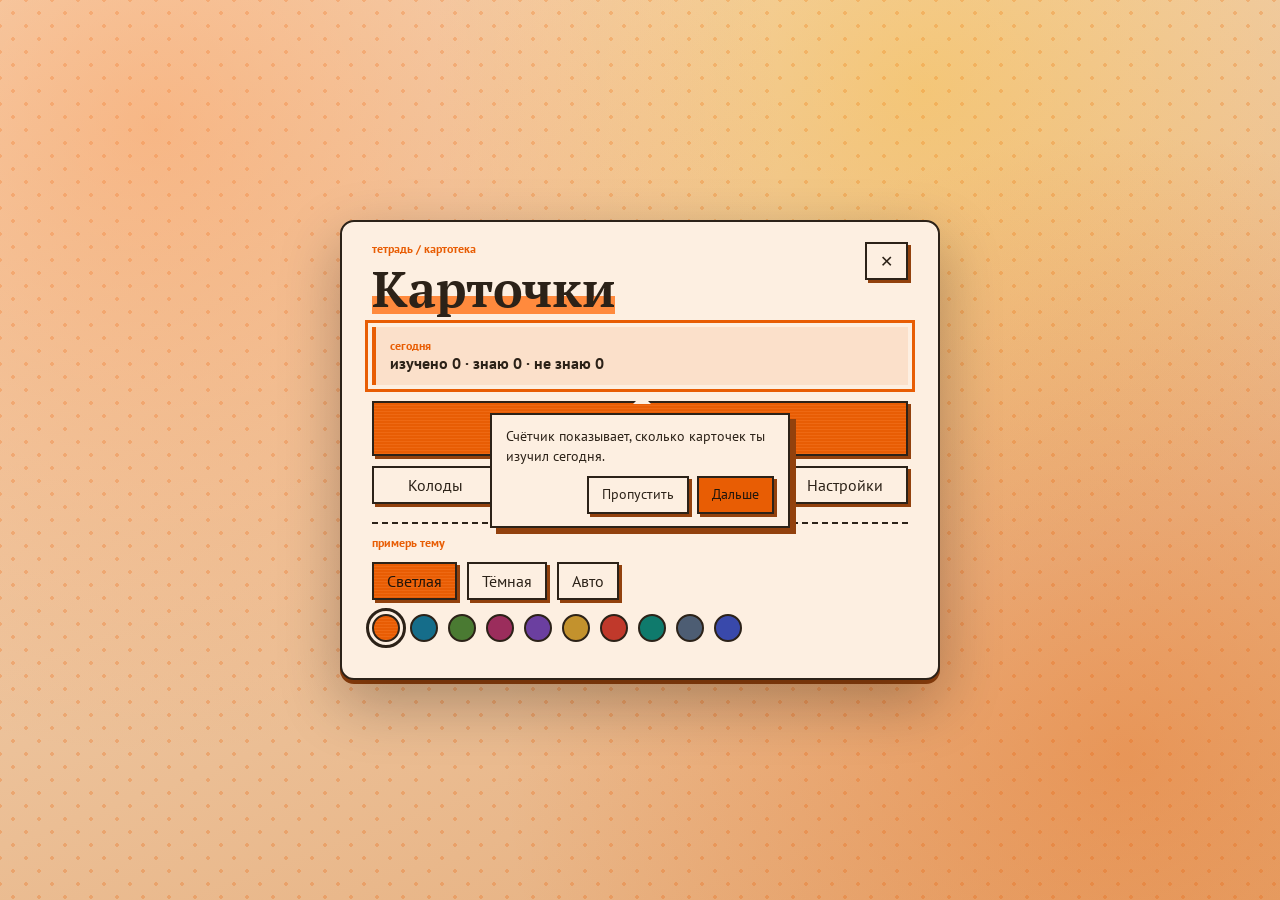
==== index.html @ 847b40ab "initial: flashcards notebook app (vanilla JS, 29 test suites)" ====
﻿<!DOCTYPE html>
<html lang="ru" data-mode="light" data-palette="ember">
  <head>
    <meta charset="UTF-8" />
    <meta name="viewport" content="width=device-width, initial-scale=1.0" />
    <title>Карточки</title>
    <link
      rel="icon"
      href="data:image/svg+xml,%3Csvg xmlns='http://www.w3.org/2000/svg' viewBox='0 0 100 100'%3E%3Crect width='100' height='100' rx='14' fill='%23e85d04'/%3E%3Ctext x='50' y='72' font-size='62' text-anchor='middle'%3E%E2%9C%8F%3C/text%3E%3C/svg%3E"
    />
    <script>
      (function () {
        var root = document.documentElement;
        var palettes = [
          "ember", "sea", "moss", "berry", "violet", "gold", "crimson", "teal", "slate", "indigo",
        ];
        var mode = null;
        var palette = null;
        var old = null;
        try {
          old = localStorage.getItem("flashcards-theme");
          mode = localStorage.getItem("flashcards-mode");
          palette = localStorage.getItem("flashcards-palette");
        } catch (error) {
          // хранилище недоступно — остаёмся на значениях из разметки
        }
        if (!mode && old === "night") mode = "dark";
        if (!palette && old) {
          palette = old === "night" || old === "orange" ? "ember" : old;
        }
        if (mode !== "light" && mode !== "dark" && mode !== "auto") mode = "light";
        if (palettes.indexOf(palette) === -1) palette = "ember";
        root.setAttribute("data-mode-pref", mode);
        var resolved = mode;
        if (mode === "auto") {
          resolved = window.matchMedia && window.matchMedia("(prefers-color-scheme: dark)").matches ? "dark" : "light";
        }
        root.setAttribute("data-mode", resolved);
        var fs = null;
        try { fs = localStorage.getItem("flashcards-fontsize"); } catch (error) {}
        if (fs !== "s" && fs !== "l") fs = "m";
        root.setAttribute("data-fontsize", fs);
        root.setAttribute("data-palette", palette);
        window.__ASSET_V = "34";
        window.addEventListener("load", function () {
          setTimeout(function () {
            if (window.__RUNTIME_V !== window.__ASSET_V) {
              var el = document.getElementById("storage-alert");
              if (el) {
                el.textContent = "Часть файлов устарела из-за кэша — нажмите Ctrl+F5 для обновления.";
                el.hidden = false;
              }
            }
          }, 900);
        });
      })();
    </script>
    <link rel="preconnect" href="https://fonts.googleapis.com" />
    <link rel="preconnect" href="https://fonts.gstatic.com" crossorigin />
    <link
      href="https://fonts.googleapis.com/css2?family=PT+Sans:wght@400;700&family=PT+Serif:ital,wght@0,400;1,700&display=swap"
      rel="stylesheet"
    />
    <link rel="stylesheet" href="style.css?v=38" />
  </head>
  <body>
    <aside class="sidebar">
      <div class="holes" aria-hidden="true">
        <span></span><span></span><span></span><span></span><span></span><span></span>
      </div>

      <header class="brand">
        <p class="subject">тетрадь / картотека</p>
        <h1><span class="marker">Карточки</span></h1>
        <p class="lede">Вопрос и ответ. Клик переворачивает.</p>
      </header>

      <button type="button" class="btn btn-primary" id="new-deck-btn">+ колода</button>
      <nav class="deck-list" id="deck-list" aria-label="Колоды"></nav>
      <button type="button" class="btn settings-btn" id="settings-btn">Настройки</button>
    </aside>

    <main class="main">
      <span class="margin-label" aria-hidden="true">поля</span>
      <section class="empty" id="empty-state">
        <p class="tape" aria-hidden="true">черновик</p>
        <svg class="doodle" viewBox="0 0 64 64" aria-hidden="true"><path d="M8 42 C 18 10, 46 6, 56 30 C 61 46, 38 58, 25 49 C 15 42, 26 26, 41 30" fill="none" stroke="var(--accent)" stroke-width="3" stroke-linecap="round"/></svg>
        <h2>Пока пусто</h2>
        <p>
          Заведи колоду, напиши пару «вопрос — ответ», потом учись на вкладке «Учить».
          Данные остаются в этом браузере.
        </p>
        <button type="button" class="btn btn-primary" id="empty-new-deck-btn">
          Завести колоду
        </button>
        <button type="button" class="btn" id="empty-menu-btn">← Меню</button>
      </section>

      <section class="workspace hidden" id="workspace">
        <header class="workspace-header">
          <div>
            <p class="subject" id="deck-kicker">колода</p>
            <h2 id="deck-title">Колода</h2>
            <p class="stats" id="stats"></p>
          </div>
          <div class="header-actions">
            <button type="button" class="btn" id="menu-back-btn">← Меню</button>
            <button type="button" class="btn" id="rename-deck-btn">Переименовать</button>
            <button type="button" class="btn btn-danger" id="delete-deck-btn">Удалить</button>
          </div>
        </header>

        <div class="tabs" role="tablist" aria-label="Режимы">
          <button type="button" class="tab is-active" id="tab-edit" role="tab" aria-selected="true" aria-controls="panel-edit">Карточки</button>
          <button type="button" class="tab" id="tab-study" role="tab" aria-selected="false" aria-controls="panel-study">Учить</button>
        </div>

        <div class="panel" id="panel-edit" role="tabpanel" aria-labelledby="tab-edit">
          <form class="card-form" id="card-form">
            <span class="washi" aria-hidden="true"></span>
            <input type="hidden" id="card-id" />
            <label>
              Вопрос
              <textarea id="card-question" rows="3"></textarea>
            </label>
            <label>
              Ответ
              <textarea id="card-answer" rows="3"></textarea>
            </label>
            <div class="img-row" id="img-row">
              <button type="button" class="btn" id="image-btn">Картинка…</button>
              <input type="file" id="card-image" accept="image/*" hidden />
              <span class="img-preview hidden" id="image-preview">
                <img id="image-thumb" alt="" />
                <button type="button" class="img-clear" id="image-clear" aria-label="Убрать картинку">✕</button>
              </span>
            </div>
            <div class="form-actions">
              <button type="submit" class="btn btn-primary" id="save-card-btn">Добавить карточку</button>
              <button type="button" class="btn" id="bulk-btn">Массовый ввод</button>
              <button type="button" class="btn hidden" id="cancel-edit-btn">Отмена</button>
            </div>
          </form>
          <div class="search-box" id="card-search-row">
            <input type="text" id="card-search" placeholder="Поиск по карточкам…" autocomplete="off" />
            <button type="button" class="search-clear" id="card-search-clear" aria-label="Очистить поиск" tabindex="-1">
              <svg viewBox="0 0 14 14" aria-hidden="true"><path d="M2.5 2.5 L11.5 11.5 M11.5 2.5 L2.5 11.5" stroke="currentColor" stroke-width="2" stroke-linecap="round"/></svg>
            </button>
          </div>
          <div class="filters" id="card-filters" role="group" aria-label="Фильтр карточек">
            <button type="button" class="btn filter-btn is-active" data-filter="all">Все</button>
            <button type="button" class="btn filter-btn" data-filter="new">Новые</button>
            <button type="button" class="btn filter-btn" data-filter="known">Знаю</button>
            <button type="button" class="btn filter-btn" data-filter="unknown">Не знаю</button>
          </div>
          <ul class="card-rows" id="card-rows"></ul>
        </div>

        <div class="panel hidden" id="panel-study" role="tabpanel" aria-labelledby="tab-study">
          <div class="study" id="study-empty">
            <svg class="doodle" viewBox="0 0 64 64" aria-hidden="true"><path d="M10 44 C 22 14, 44 10, 54 32 C 58 46, 38 56, 27 47 C 18 40, 28 26, 42 30" fill="none" stroke="var(--accent)" stroke-width="3" stroke-linecap="round"/></svg>
            <p>Сначала добавь карточки на соседней вкладке.</p>
          </div>
          <div class="study hidden" id="study-board">
            <div class="study-modes" id="study-modes" role="group" aria-label="Режим изучения">
              <button type="button" class="btn is-active" id="study-mode-flip">Карточки</button>
              <button type="button" class="btn" id="study-mode-quiz">Квиз</button>
              <button type="button" class="btn" id="two-sided-btn" aria-pressed="false" title="Показывать карты в обе стороны">⇄ обе стороны</button>
            </div>
            <div id="flip-area">
              <p class="study-meta" id="study-meta" aria-live="polite"></p>
              <div class="flashcard-wrap">
                <button type="button" class="flashcard" id="flashcard">
                  <span class="flashcard-inner">
                    <span class="face front">
                      <span class="clip" aria-hidden="true"></span>
                      <span class="stamp">вопрос</span>
                      <img id="face-img-front" class="face-img hidden" alt="" />
                      <span class="face-text" id="flashcard-question"></span>
                      <small>клик — переворот</small>
                      <span class="face-speak" data-side="front" role="button" tabindex="-1" aria-label="Озвучить вопрос">
                        <svg viewBox="0 0 24 24" fill="none" stroke="currentColor" stroke-width="2" stroke-linecap="round" stroke-linejoin="round" aria-hidden="true"><path d="M11 5 6 9H3v6h3l5 4z"/><path d="M15.5 8.5a5 5 0 0 1 0 7"/><path d="M18.4 6a9 9 0 0 1 0 12"/></svg>
                      </span>
                    </span>
                    <span class="face back">
                      <span class="stamp">ответ</span>
                      <span class="face-text" id="flashcard-answer"></span>
                      <small>клик — вернуть вопрос</small>
                      <span class="face-speak" data-side="back" role="button" tabindex="-1" aria-label="Озвучить ответ">
                        <svg viewBox="0 0 24 24" fill="none" stroke="currentColor" stroke-width="2" stroke-linecap="round" stroke-linejoin="round" aria-hidden="true"><path d="M11 5 6 9H3v6h3l5 4z"/><path d="M15.5 8.5a5 5 0 0 1 0 7"/><path d="M18.4 6a9 9 0 0 1 0 12"/></svg>
                      </span>
                    </span>
                  </span>
                </button>
              </div>
              <div class="study-actions">
                <button type="button" class="btn" id="focus-btn" aria-label="Во весь экран" title="Во весь экран">⛶</button>
                <button type="button" class="btn" id="prev-card-btn" aria-label="Предыдущая карточка">←</button>
                <button type="button" class="btn" id="mark-unknown-btn" aria-pressed="false">Не знаю</button>
                <button type="button" class="btn btn-primary" id="mark-known-btn" aria-pressed="false">Знаю</button>
                <button type="button" class="btn" id="next-card-btn" aria-label="Следующая карточка">→</button>
              </div>
            </div>
            <div class="study hidden" id="quiz-start">
              <p class="study-meta">Сколько вопросов собрать?</p>
              <div class="form-actions">
                <button type="button" class="btn" data-qlen="5">Быстрый · 5</button>
                <button type="button" class="btn" data-qlen="10">Обычный · 10</button>
                <button type="button" class="btn btn-primary" data-qlen="0">Вся колода</button>
              </div>
            </div>
            <div class="study hidden" id="quiz-area">
              <p class="study-meta" id="quiz-meta" aria-live="polite"></p>
              <div class="summary-bar quiz-progress"><i id="quiz-fill"></i></div>
              <p class="quiz-question" id="quiz-question"></p>
              <div class="quiz-options" id="quiz-options"></div>
              <div class="form-actions quiz-next-row">
                <button type="button" class="btn" id="quiz-focus-btn" aria-label="Во весь экран" title="Во весь экран">⛶</button>
                <button type="button" class="btn btn-primary hidden" id="quiz-next">Дальше</button>
              </div>
            </div>
          </div>
        </div>
      </section>
    </main>

    <div class="focus-backdrop" id="focus-backdrop" role="dialog" aria-modal="true" aria-label="Полноэкранное изучение" tabindex="-1">
      <div class="focus-top">
        <p class="study-meta" id="focus-meta" aria-live="polite"></p>
        <button type="button" class="btn" id="focus-exit" aria-label="Выйти из полноэкранного режима">✕</button>
      </div>
      <div class="focus-wrap" id="focus-wrap"></div>
      <div class="focus-controls" id="focus-controls">
        <button type="button" class="btn" id="focus-prev" aria-label="Предыдущая карточка">←</button>
        <button type="button" class="btn" id="focus-unknown" aria-pressed="false">Не знаю</button>
        <button type="button" class="btn btn-primary" id="focus-known" aria-pressed="false">Знаю</button>
        <button type="button" class="btn" id="focus-next" aria-label="Следующая карточка">→</button>
      </div>
    </div>

    <div class="modal-backdrop" id="settings-backdrop">
      <div class="modal settings-modal" role="dialog" aria-modal="true" aria-labelledby="settings-title" tabindex="-1">
        <p class="subject">вид</p>
        <h3 id="settings-title">Настройки</h3>

        <p class="setting-label">Свет</p>
        <div class="mode-switch" id="mode-switch">
          <button type="button" class="btn" data-mode="light">Светлая</button>
          <button type="button" class="btn" data-mode="dark">Тёмная</button>
          <button type="button" class="btn" data-mode="auto">Авто</button>
        </div>

        <p class="setting-label">Цвет</p>
        <div class="theme-dots" id="theme-dots"></div>

        <p class="setting-label">Размер текста в карточках</p>
        <div class="mode-switch" id="fontsize-switch">
          <button type="button" class="btn" data-size="s">S</button>
          <button type="button" class="btn" data-size="m">M</button>
          <button type="button" class="btn" data-size="l">L</button>
        </div>

        <p class="setting-label">Данные</p>
        <div class="form-actions data-actions">
          <button type="button" class="btn" id="export-all-btn">Скачать базу (JSON)</button>
          <button type="button" class="btn" id="export-csv-btn">Скачать CSV</button>
          <button type="button" class="btn btn-primary" id="import-btn">Импорт файла…</button>
          <input type="file" id="import-file" accept=".json,.csv,text/csv,application/json" hidden />
        </div>

        <div class="form-actions">
          <button type="button" class="btn btn-primary" id="settings-close">Закрыть</button>
        </div>
      </div>
    </div>

    <div class="modal-backdrop" id="modal-backdrop">
      <div class="modal" role="dialog" aria-modal="true" aria-labelledby="modal-title" tabindex="-1">
        <p class="subject" id="modal-kicker">колода</p>
        <h3 id="modal-title">Название</h3>
        <p id="modal-text"></p>
        <label class="modal-field" id="modal-field">
          Название
          <input type="text" id="modal-input" maxlength="80" />
        </label>
        <div class="form-actions">
          <button type="button" class="btn" id="modal-cancel">Отмена</button>
          <button type="button" class="btn btn-primary" id="modal-ok">Готово</button>
        </div>
      </div>
    </div>

    <div class="menu-backdrop" id="menu-backdrop">
      <div class="menu-cover" role="dialog" aria-modal="true" aria-labelledby="menu-title" tabindex="-1">
        <header class="menu-header">
          <div>
            <p class="subject">тетрадь / картотека</p>
            <h1 id="menu-title"><span class="marker">Карточки</span></h1>
          </div>
          <button type="button" class="btn" id="menu-close" aria-label="Закрыть меню">✕</button>
        </header>

        <section class="menu-today" id="menu-today" aria-label="Изучено сегодня">
          <p class="subject">сегодня</p>
          <p id="menu-today-stats"></p>
          <p class="menu-streak" id="menu-streak" hidden></p>
        </section>

        <div class="menu-actions">
          <button type="button" class="btn btn-primary menu-study" id="menu-study-btn">Учить</button>
          <button type="button" class="btn menu-section" id="menu-cards-btn">Колоды</button>
          <button type="button" class="btn menu-section" id="menu-library-btn">Библиотека</button>
          <button type="button" class="btn menu-section" id="menu-stats-btn">Статистика</button>
          <button type="button" class="btn menu-section" id="menu-settings-btn">Настройки</button>
        </div>

        <section class="menu-theme" aria-label="Тема">
          <p class="subject">примерь тему</p>
          <div class="mode-switch" id="menu-mode-switch">
            <button type="button" class="btn" data-mode="light">Светлая</button>
            <button type="button" class="btn" data-mode="dark">Тёмная</button>
            <button type="button" class="btn" data-mode="auto">Авто</button>
          </div>
          <div class="theme-dots" id="menu-theme-dots"></div>
        </section>
      </div>
    </div>

    <div class="modal-backdrop" id="deck-pick-backdrop">
      <div class="modal deck-pick" role="dialog" aria-modal="true" aria-labelledby="deck-pick-title" tabindex="-1">
        <p class="subject" id="deck-pick-kicker">колоды</p>
        <h3 id="deck-pick-title">Колоды</h3>
        <div class="deck-pick-actions">
          <button type="button" class="btn" id="deck-pick-new">+ колода</button>
        </div>
        <div class="deck-pick-list" id="deck-pick-list"></div>
        <div class="form-actions">
          <button type="button" class="btn" id="deck-pick-cancel">Закрыть</button>
        </div>
      </div>
    </div>

    <div class="modal-backdrop" id="menu-pop-backdrop">
      <div class="modal menu-pop" role="dialog" aria-modal="true" aria-labelledby="menu-pop-title" tabindex="-1">
        <p class="subject" id="menu-pop-kicker">колода</p>
        <h3 id="menu-pop-title">Действия</h3>
        <div class="menu-pop-actions" id="menu-pop-actions"></div>
        <div class="form-actions">
          <button type="button" class="btn" id="menu-pop-cancel">Отмена</button>
        </div>
      </div>
    </div>

    <div class="modal-backdrop" id="library-backdrop">
      <div class="modal library" role="dialog" aria-modal="true" aria-labelledby="library-title" tabindex="-1">
        <p class="subject" id="library-kicker">библиотека</p>
        <h3 id="library-title">Колоды для примера</h3>
        <p class="library-hint">Добавь готовую колоду одним нажатием — карточки появятся в твоём списке.</p>
        <div class="library-list" id="library-list"></div>
        <div class="form-actions">
          <button type="button" class="btn" id="library-cancel">Закрыть</button>
        </div>
      </div>
    </div>

    <div class="modal-backdrop" id="bulk-backdrop">
      <div class="modal bulk" role="dialog" aria-modal="true" aria-labelledby="bulk-title" tabindex="-1">
        <p class="subject" id="bulk-kicker">массовый ввод</p>
        <h3 id="bulk-title">Добавить много карточек</h3>
        <p class="library-hint" id="bulk-hint">Каждая строка — одна карточка: вопрос = ответ. Разделитель — первый знак «=» в строке.</p>
        <textarea id="bulk-input" rows="8" spellcheck="false" aria-label="Пары вопрос — ответ"></textarea>
        <p class="bulk-feedback" id="bulk-feedback" aria-live="polite"></p>
        <div class="form-actions">
          <button type="button" class="btn" id="bulk-cancel">Закрыть</button>
          <button type="button" class="btn btn-primary" id="bulk-ok">Добавить</button>
        </div>
      </div>
    </div>

    <div class="modal-backdrop" id="summary-backdrop">
      <div class="modal summary-modal" role="dialog" aria-modal="true" aria-labelledby="summary-title" tabindex="-1">
        <p class="subject" id="summary-kicker">итог</p>
        <h3 id="summary-title">Раунд завершён</h3>
        <p class="summary-line" id="summary-line"></p>
        <div class="summary-bar"><i id="summary-fill"></i></div>
        <div class="form-actions">
          <button type="button" class="btn btn-primary" id="summary-repeat">Повторить неизученное</button>
          <button type="button" class="btn" id="summary-stats">Статистика</button>
          <button type="button" class="btn" id="summary-menu">В меню</button>
        </div>
      </div>
    </div>

    <div class="stats-backdrop" id="stats-backdrop">
      <div class="stats-window" role="dialog" aria-modal="true" aria-labelledby="stats-title" tabindex="-1">
        <header class="stats-header">
          <div>
            <p class="subject">статистика</p>
            <h1 id="stats-title">Свод</h1>
          </div>
          <button type="button" class="btn" id="stats-close" aria-label="Закрыть статистику">✕</button>
        </header>

        <div id="stats-main">
          <section class="stats-summary" aria-label="Общий свод">
            <div class="stats-figure">
              <span class="stats-number" id="stats-total">0</span>
              <span class="subject">карточек всего</span>
            </div>
            <div class="stats-figure">
              <span class="stats-number" id="stats-today">0</span>
              <span class="subject">изучено сегодня</span>
            </div>
            <div class="stats-figure">
              <span class="stats-number" id="stats-alltime">0</span>
              <span class="subject">за всё время</span>
            </div>
          </section>

          <div class="stats-list" id="stats-list"></div>

          <div class="stats-empty hidden" id="stats-empty">
            <p class="subject">пока пусто</p>
            <h3>Начни учиться</h3>
            <p>Статистика появится после первых повторений.</p>
            <button type="button" class="btn btn-primary" id="stats-go-study">Учить</button>
          </div>
        </div>

        <div class="stats-deck hidden" id="stats-deck">
          <button type="button" class="btn" id="stats-back">← к колодам</button>
          <p class="subject" id="stats-deck-kicker">колода</p>
          <h2 id="stats-deck-title"></h2>
          <div class="stats-sessions" id="stats-sessions"></div>
        </div>
      </div>
    </div>

    <div class="modal-backdrop" id="data-backdrop">
      <div class="modal" role="dialog" aria-modal="true" aria-labelledby="data-title" tabindex="-1">
        <p class="subject">импорт</p>
        <h3 id="data-title">Применить файл?</h3>
        <p id="data-text"></p>
        <div class="form-actions">
          <button type="button" class="btn" id="data-cancel">Отмена</button>
          <button type="button" class="btn btn-danger" id="data-replace">Заменить всё</button>
          <button type="button" class="btn btn-primary" id="data-merge">Слить с текущими</button>
        </div>
      </div>
    </div>

    <div class="tour-tip" id="tour-tip" role="tooltip" hidden>
      <p id="tour-text"></p>
      <div class="tour-actions">
        <button type="button" class="btn" id="tour-skip">Пропустить</button>
        <button type="button" class="btn btn-primary" id="tour-next">Дальше</button>
      </div>
    </div>

    <div class="theme-bloom" id="theme-bloom" aria-hidden="true"></div>

    <div class="storage-alert" id="storage-alert" role="alert" hidden>
      Не удалось сохранить данные. Хранилище переполнено или недоступно.
    </div>

    <script src="storage.js?v=34"></script>
    <script src="modal.js?v=34"></script>
    <script src="ui.js?v=34"></script>
    <script src="study.js?v=34"></script>
    <script src="menu.js?v=34"></script>
    <script src="stats.js?v=34"></script>
    <script src="library.js?v=34"></script>
    <script src="data.js?v=34"></script>
    <script src="images.js?v=34"></script>
    <script src="app.js?v=34"></script>
  </body>
</html>
---- style.css ----
﻿:root {
  --font: "PT Sans", "Segoe UI", sans-serif;
  --serif: "PT Serif", Georgia, serif;
  --radius: 16px;
  --washi-angle: 90deg;
  --washi-a: 8px;
  --washi-b: 16px;
  --stamp-style: solid;
  --gutter: 52px;
  --cell: 28px;
  --ease: cubic-bezier(0.22, 1, 0.36, 1);
  --spring: cubic-bezier(0.34, 1.3, 0.64, 1);
  --flip: cubic-bezier(0.45, 0, 0.25, 1);
  --t: 220ms;
  --fs-scale: 1;
}

html[data-fontsize="s"] {
  --fs-scale: 0.9;
}

html[data-fontsize="l"] {
  --fs-scale: 1.1;
}

html[data-palette="ember"] {
  --accent: #e85d04;
  --accent-2: #ff8a3d;
  --margin: #e85d04;
  --tab: #ffb703;
  --accent-3: #ffc233;
  --on-accent: #20150b;
  --radius: 14px;
  --washi-angle: 90deg;
  --washi-a: 8px;
  --washi-b: 16px;
  --stamp-style: solid;
  --study-pattern:
    repeating-linear-gradient(0deg, color-mix(in srgb, var(--accent-2) 26%, transparent) 0 1px, transparent 1px 3px),
    repeating-linear-gradient(90deg, color-mix(in srgb, var(--accent) 20%, transparent) 0 1px, transparent 1px 3px);
  --study-size: auto;
  --dot-pattern: var(--study-pattern);
  --dot-size: 9px 9px;
}

html[data-palette="sea"] {
  --accent: #156d8a;
  --accent-2: #4eb3c9;
  --margin: #156d8a;
  --tab: #7ec8d4;
  --accent-3: #6fd8c7;
  --on-accent: #fff8f0;
  --radius: 18px;
  --washi-angle: 90deg;
  --washi-a: 12px;
  --washi-b: 24px;
  --stamp-style: double;
  --study-pattern:
    repeating-linear-gradient(0deg, color-mix(in srgb, var(--accent-2) 22%, transparent) 0 2px, transparent 2px 6px),
    repeating-linear-gradient(90deg, color-mix(in srgb, var(--accent-2) 22%, transparent) 0 2px, transparent 2px 6px),
    repeating-linear-gradient(0deg, color-mix(in srgb, var(--accent) 16%, transparent) 2px 4px, transparent 4px 6px),
    repeating-linear-gradient(90deg, color-mix(in srgb, var(--accent) 16%, transparent) 2px 4px, transparent 4px 6px);
  --study-size: auto;
  --dot-pattern: var(--study-pattern);
  --dot-size: 9px 9px;
}

html[data-palette="moss"] {
  --accent: #4a7a32;
  --accent-2: #8fbf5a;
  --margin: #4a7a32;
  --tab: #c3d67a;
  --accent-3: #b6e08a;
  --on-accent: #fff8f0;
  --radius: 12px;
  --washi-angle: 60deg;
  --washi-a: 10px;
  --washi-b: 20px;
  --stamp-style: dashed;
  --study-pattern:
    repeating-linear-gradient(45deg, color-mix(in srgb, var(--accent-2) 22%, transparent) 0 1px, transparent 1px 4px),
    repeating-linear-gradient(45deg, transparent 0 2px, color-mix(in srgb, var(--accent) 16%, transparent) 2px 3px);
  --study-size: 8px 8px;
  --dot-pattern: var(--study-pattern);
  --dot-size: 6px 6px;
}

html[data-palette="berry"] {
  --accent: #9b2d5c;
  --accent-2: #e06a9a;
  --margin: #9b2d5c;
  --tab: #f0a3c2;
  --accent-3: #ff9ec4;
  --on-accent: #fff8f0;
  --radius: 20px;
  --washi-angle: 45deg;
  --washi-a: 5px;
  --washi-b: 10px;
  --stamp-style: solid;
  --study-pattern:
    repeating-linear-gradient(45deg, color-mix(in srgb, var(--accent-2) 22%, transparent) 0 1px, transparent 1px 4px),
    repeating-linear-gradient(-45deg, color-mix(in srgb, var(--accent-2) 22%, transparent) 0 1px, transparent 1px 4px);
  --study-size: 10px 10px;
  --dot-pattern: var(--study-pattern);
  --dot-size: 8px 8px;
}

html[data-palette="violet"] {
  --accent: #6b3fa0;
  --accent-2: #b07def;
  --margin: #6b3fa0;
  --tab: #cbb2ea;
  --accent-3: #c9a6ff;
  --on-accent: #fff8f0;
  --radius: 16px;
  --washi-angle: 45deg;
  --washi-a: 6px;
  --washi-b: 14px;
  --stamp-style: solid;
  --study-pattern:
    repeating-linear-gradient(90deg, color-mix(in srgb, var(--accent-2) 20%, transparent) 0 1px, transparent 1px 6px),
    linear-gradient(0deg, transparent 42%, color-mix(in srgb, var(--accent-2) 30%, transparent) 48% 52%, transparent 58%);
  --study-size: auto;
  --dot-pattern: var(--study-pattern);
  --dot-size: 12px 12px;
}

html[data-palette="gold"] {
  --accent: #c3922d;
  --accent-2: #e8c25a;
  --margin: #c3922d;
  --tab: #f0d37a;
  --accent-3: #ffe08a;
  --on-accent: #20150b;
  --radius: 10px;
  --washi-angle: 120deg;
  --washi-a: 7px;
  --washi-b: 14px;
  --stamp-style: double;
  --study-pattern:
    repeating-linear-gradient(90deg, color-mix(in srgb, var(--accent-2) 22%, transparent) 0 2px, transparent 2px 7px),
    linear-gradient(0deg, transparent 40%, color-mix(in srgb, var(--accent) 26%, transparent) 47% 53%, transparent 60%);
  --study-size: auto;
  --dot-pattern: var(--study-pattern);
  --dot-size: 14px 14px;
}

html[data-palette="crimson"] {
  --accent: #c0392b;
  --accent-2: #ef7a6c;
  --margin: #c0392b;
  --tab: #f0a196;
  --accent-3: #ff7a59;
  --on-accent: #fff8f0;
  --radius: 8px;
  --washi-angle: 90deg;
  --washi-a: 5px;
  --washi-b: 12px;
  --stamp-style: dashed;
  --study-pattern:
    repeating-linear-gradient(45deg, color-mix(in srgb, var(--accent-2) 22%, transparent) 0 1px, transparent 1px 5px),
    linear-gradient(0deg, transparent 42%, color-mix(in srgb, var(--accent) 24%, transparent) 48% 52%, transparent 58%);
  --study-size: auto;
  --dot-pattern: var(--study-pattern);
  --dot-size: 12px 12px;
}

html[data-palette="teal"] {
  --accent: #0f7a6c;
  --accent-2: #4ec9b4;
  --margin: #0f7a6c;
  --tab: #8fd9c9;
  --accent-3: #7fe0cf;
  --on-accent: #fff8f0;
  --radius: 20px;
  --washi-angle: 90deg;
  --washi-a: 10px;
  --washi-b: 18px;
  --stamp-style: solid;
  --study-pattern:
    repeating-linear-gradient(0deg, color-mix(in srgb, var(--accent-2) 20%, transparent) 0 1px, transparent 1px 2px),
    repeating-linear-gradient(90deg, color-mix(in srgb, var(--accent-2) 20%, transparent) 0 1px, transparent 1px 2px);
  --study-size: auto;
  --dot-pattern: var(--study-pattern);
  --dot-size: 8px 8px;
}

html[data-palette="slate"] {
  --accent: #4d5d73;
  --accent-2: #8aa0b8;
  --margin: #4d5d73;
  --tab: #b7c4d4;
  --accent-3: #a9c3de;
  --on-accent: #fff8f0;
  --radius: 14px;
  --washi-angle: 45deg;
  --washi-a: 6px;
  --washi-b: 12px;
  --stamp-style: solid;
  --study-pattern:
    radial-gradient(color-mix(in srgb, var(--accent-2) 40%, transparent) 0.5px, transparent 1px),
    radial-gradient(color-mix(in srgb, var(--accent) 30%, transparent) 0.4px, transparent 0.8px);
  --study-size: 5px 5px;
  --study-pos: 0 0, 2px 2px;
  --dot-pattern: var(--study-pattern);
  --dot-size: 4px 4px;
}

html[data-palette="indigo"] {
  --accent: #3949ab;
  --accent-2: #7e8ce8;
  --margin: #3949ab;
  --tab: #aeb6f0;
  --accent-3: #8fa4ff;
  --on-accent: #fff8f0;
  --radius: 16px;
  --washi-angle: 135deg;
  --washi-a: 8px;
  --washi-b: 20px;
  --stamp-style: solid;
  --study-pattern:
    repeating-linear-gradient(45deg, color-mix(in srgb, var(--accent-2) 20%, transparent) 0 1px, transparent 1px 5px),
    repeating-linear-gradient(-45deg, color-mix(in srgb, var(--accent-2) 20%, transparent) 0 1px, transparent 1px 5px),
    radial-gradient(color-mix(in srgb, var(--accent-2) 45%, transparent) 0.5px, transparent 1px);
  --study-size: 5px 5px;
  --study-pos: 0 0, 0 0, 2px 2px;
  --dot-pattern: var(--study-pattern);
  --dot-size: 4px 4px;
}

html[data-mode="light"] {
  --paper: color-mix(in srgb, var(--accent) 12%, #f5ecd9);
  --side: color-mix(in srgb, var(--accent) 30%, #e4ceab);
  --card: color-mix(in srgb, var(--accent) 7%, #fffaf2);
  --ink: #2c2218;
  --muted: #5f5144;
  --line: #2c2218;
  --danger: #b42323;
  --known: #2c6e43;
  --unknown: #b85a10;
  --tab-ink: #2c2218;
  --shadow: color-mix(in srgb, var(--accent) 50%, #3b2416);
  --card-shadow: color-mix(in srgb, var(--shadow) 82%, transparent);
  --grid: color-mix(in srgb, var(--accent) 26%, transparent);
  --face-grid: color-mix(in srgb, var(--accent) 16%, transparent);
  --hole: radial-gradient(circle at 35% 35%, #fff 0 35%, #bbb 70%, #666 100%);
}

html[data-mode="dark"] {
  --paper: color-mix(in srgb, var(--accent) 11%, #12110f);
  --side: color-mix(in srgb, var(--accent) 18%, #1a1714);
  --card: color-mix(in srgb, var(--accent) 14%, #221c18);
  --ink: #f3ebe0;
  --muted: #c4b3a2;
  --line: #eadccb;
  --danger: #ff8a7a;
  --known: #9be08a;
  --unknown: #ffb45c;
  --tab-ink: #16120e;
  --shadow: #0d0a08;
  --card-shadow: color-mix(in srgb, var(--shadow) 82%, transparent);
  --grid: color-mix(in srgb, var(--accent) 28%, transparent);
  --face-grid: color-mix(in srgb, var(--accent) 18%, transparent);
  --hole: radial-gradient(circle at 35% 35%, #5a4a3c 0 35%, #120e0b 100%);
}

* {
  box-sizing: border-box;
}

html,
body {
  margin: 0;
  height: 100%;
}

body {
  display: grid;
  grid-template-columns: 248px minmax(0, 1fr);
  min-height: 100%;
  font-family: var(--font);
  color: var(--ink);
  background: var(--side);
}

body.modal-open {
  overflow: hidden;
}

::view-transition-old(root),
::view-transition-new(root),
::view-transition-group(root) {
  animation: none;
  mix-blend-mode: normal;
}

::view-transition-old(root) {
  z-index: 1;
}

::view-transition-new(root) {
  z-index: 2;
  animation: vt-reveal 640ms cubic-bezier(0.45, 0, 0.25, 1) both;
}

@keyframes vt-reveal {
  from {
    clip-path: circle(0px at var(--bloom-x, 50%) var(--bloom-y, 50%));
  }
  to {
    clip-path: circle(140vmax at var(--bloom-x, 50%) var(--bloom-y, 50%));
  }
}

.theme-bloom {
  position: fixed;
  inset: 0;
  z-index: 300;
  pointer-events: none;
  opacity: 0;
  background: radial-gradient(
    circle at var(--bloom-x, 50%) var(--bloom-y, 50%),
    color-mix(in srgb, var(--accent) 20%, transparent) 0%,
    transparent 45%
  );
  transform-origin: var(--bloom-x, 50%) var(--bloom-y, 50%);
}

.theme-bloom.is-blooming {
  animation: bloom-pulse 0.7s var(--ease) both;
}

@keyframes bloom-pulse {
  0% {
    opacity: 0;
    transform: scale(0.1);
  }
  22% {
    opacity: 1;
    transform: scale(1);
  }
  100% {
    opacity: 0;
    transform: scale(2.2);
  }
}

.hidden {
  display: none !important;
}

button,
textarea,
input {
  font: inherit;
}

button:focus-visible,
textarea:focus-visible,
input:focus-visible {
  outline: 3px solid var(--accent);
  outline-offset: 2px;
}

.menu-cover:focus,
.stats-window:focus,
.modal:focus,
.tour-tip:focus {
  outline: none;
}

.sidebar {
  position: relative;
  display: flex;
  flex-direction: column;
  gap: 14px;
  min-height: 100vh;
  padding: 24px 16px 16px 36px;
  background:
    repeating-linear-gradient(
      90deg,
      color-mix(in srgb, var(--ink) 8%, transparent) 0 2px,
      transparent 2px 8px
    ),
    var(--side);
  border-right: 4px solid var(--margin);
}

html[data-palette="violet"] .sidebar,
html[data-palette="indigo"] .sidebar {
  background:
    repeating-linear-gradient(
      135deg,
      color-mix(in srgb, var(--ink) 7%, transparent) 0 6px,
      transparent 6px 14px
    ),
    var(--side);
}

html[data-palette="gold"] .sidebar {
  background:
    radial-gradient(circle at 20% 10%, color-mix(in srgb, var(--accent) 22%, transparent), transparent 42%),
    var(--side);
}

.settings-btn {
  margin-top: auto;
}

#new-deck-btn,
.settings-btn {
  width: 100%;
}

.holes {
  position: absolute;
  inset: 22px auto 22px 10px;
  display: flex;
  flex-direction: column;
  justify-content: space-between;
  pointer-events: none;
}

.holes span {
  width: 14px;
  height: 14px;
  border-radius: 50%;
  background: var(--hole);
  box-shadow: 0 1px 0 var(--shadow);
}

.subject,
.setting-label {
  margin: 0;
  color: var(--margin);
  font-size: 12px;
  font-weight: 700;
  line-height: 1.2;
}

.setting-label {
  margin: 18px 0 10px;
}

#fontsize-switch .btn {
  min-width: 54px;
  text-align: center;
}

#settings-backdrop .form-actions {
  margin-top: 22px;
}

.brand h1,
.empty h2,
.workspace-header h2,
.modal h3 {
  font-family: var(--serif);
  font-weight: 700;
  margin: 6px 0 0;
  line-height: 1.05;
  overflow-wrap: anywhere;
}

.brand h1 {
  font-size: clamp(28px, 3vw, 34px);
}

.marker {
  background: linear-gradient(transparent 62%, var(--accent-2) 62% 90%, transparent 90%);
  background-size: 100% 100%;
  animation: marker-in 0.8s var(--ease) both;
}

@keyframes marker-in {
  from {
    background-size: 0 100%;
  }
}

.lede,
.stats,
.study-meta,
.empty p,
.modal p {
  color: var(--muted);
  line-height: 1.5;
}

.stats {
  margin: 4px 0 0;
}

.study-meta {
  margin: 0 0 14px;
}

.focus-top .study-meta {
  margin: 0;
}

#modal-text {
  margin: 8px 0 0;
}

.mode-switch,
.theme-dots {
  display: flex;
  flex-wrap: wrap;
  gap: 10px;
}

.theme-dots {
  margin: 0 0 18px;
}

.theme-dot {
  width: 28px;
  height: 28px;
  padding: 0;
  border-radius: 50%;
  border: 2px solid var(--line);
  cursor: pointer;
  transition: transform var(--t) var(--ease), outline-offset var(--t);
}

.theme-dot:hover {
  transform: scale(1.12);
}

.theme-dot.is-active {
  outline: 3px solid var(--ink);
  outline-offset: 3px;
  background-image: var(--dot-pattern);
  background-size: var(--dot-size, auto);
}

.deck-list {
  display: flex;
  flex-direction: column;
  gap: 10px;
  overflow: auto;
  padding: 8px 6px 8px 12px;
  min-height: 0;
  flex: 1;
}

.deck-item {
  width: 100%;
  text-align: left;
  background: var(--tab);
  color: var(--tab-ink);
  border: 2px solid var(--line);
  padding: 10px 12px;
  cursor: pointer;
  overflow-wrap: anywhere;
  transition: transform var(--t) var(--ease), box-shadow var(--t), background var(--t), color var(--t);
}

.deck-item:hover,
.deck-item.is-active {
  transform: translateY(-1px);
  box-shadow: 4px 4px 0 var(--shadow);
}

.deck-item.is-active {
  background: var(--card);
  color: var(--ink);
}

.deck-item small {
  display: block;
  margin-top: 2px;
  opacity: 0.75;
}

.main {
  position: relative;
  min-width: 0;
  min-height: 100vh;
  overflow: auto;
  padding: 32px 40px 48px calc(var(--gutter) + 18px);
  background-color: var(--paper);
  background-image:
    linear-gradient(90deg, var(--margin) 0 3px, transparent 3px),
    repeating-linear-gradient(
      var(--paper) 0 calc(var(--cell) - 1px),
      var(--grid) calc(var(--cell) - 1px) var(--cell)
    ),
    repeating-linear-gradient(
      90deg,
      transparent 0 calc(var(--cell) - 1px),
      var(--grid) calc(var(--cell) - 1px) var(--cell)
    );
  background-position: var(--gutter) 0, 0 0, 0 0;
  transition: background-color 0.4s var(--ease);
}

html[data-palette="sea"] .main,
html[data-palette="indigo"] .main {
  background-image:
    linear-gradient(90deg, var(--margin) 0 3px, transparent 3px),
    repeating-linear-gradient(var(--paper) 0 31px, var(--grid) 31px 32px);
}

html[data-palette="berry"] .main,
html[data-palette="violet"] .main {
  background-image:
    linear-gradient(90deg, var(--margin) 0 3px, transparent 3px),
    radial-gradient(var(--grid) 1.15px, transparent 1.2px);
  background-size: auto, 16px 16px;
}

html[data-palette="gold"] .main,
html[data-palette="crimson"] .main {
  background-image:
    linear-gradient(90deg, var(--margin) 0 4px, transparent 4px),
    repeating-linear-gradient(var(--paper) 0 35px, var(--grid) 35px 36px);
}

html[data-palette="teal"] .main,
html[data-palette="slate"] .main {
  background-image:
    linear-gradient(90deg, var(--margin) 0 3px, transparent 3px),
    repeating-linear-gradient(var(--paper) 0 19px, var(--grid) 19px 20px),
    repeating-linear-gradient(90deg, transparent 0 19px, var(--grid) 19px 20px);
}

.margin-label {
  position: absolute;
  top: 36px;
  left: 14px;
  color: var(--margin);
  font-size: 11px;
  font-weight: 700;
  letter-spacing: 0.14em;
  text-transform: uppercase;
  writing-mode: vertical-rl;
  transform: rotate(180deg);
  pointer-events: none;
}

.empty,
.workspace {
  animation: rise 0.45s var(--ease) both;
}

.empty {
  display: grid;
  gap: 12px;
  justify-items: start;
  max-width: 640px;
}

.empty p {
  margin: 0;
}

@keyframes rise {
  from {
    opacity: 0;
    transform: translateY(10px);
  }
}

@keyframes row-in {
  from {
    opacity: 0;
    transform: translateY(8px);
  }
}

.tape {
  display: inline-block;
  margin-bottom: 0;
  background: var(--accent);
  color: var(--on-accent);
  padding: 3px 10px;
  transform: rotate(-6deg);
  font-size: 12px;
  font-weight: 700;
  animation: tape-drop 0.5s var(--ease) both;
}

@keyframes tape-drop {
  from {
    opacity: 0;
    transform: rotate(-18deg) translateY(-12px);
  }
}

.empty h2,
.workspace-header h2 {
  font-size: clamp(32px, 4vw, 44px);
}

.workspace-header {
  display: flex;
  justify-content: space-between;
  align-items: flex-start;
  gap: 16px;
  flex-wrap: wrap;
}

.header-actions,
.form-actions,
.study-actions,
.row-actions,
.tabs,
.filters {
  display: flex;
  gap: 8px;
  flex-wrap: wrap;
}

.filters {
  max-width: 680px;
  margin: 16px 0 0;
}

.search-box {
  position: relative;
  max-width: 680px;
  margin-top: 16px;
}

.search-box input {
  padding-right: 46px;
}

.search-box .search-clear {
  position: absolute;
  right: 7px;
  top: 50%;
  width: 26px;
  height: 26px;
  display: flex;
  align-items: center;
  justify-content: center;
  padding: 0;
  border: 0;
  background: transparent;
  box-shadow: none;
  color: var(--muted);
  cursor: pointer;
  opacity: 0;
  visibility: hidden;
  transform: translateY(-50%) scale(0.5) rotate(-45deg);
  transition:
    opacity var(--t) var(--ease),
    transform var(--t) var(--ease),
    color var(--t),
    visibility 0s linear var(--t);
}

.search-box .search-clear svg {
  width: 12px;
  height: 12px;
  display: block;
  transition: transform 0.28s var(--ease);
}

.search-box .search-clear.is-visible {
  opacity: 1;
  visibility: visible;
  transform: translateY(-50%) scale(1) rotate(0deg);
  transition:
    opacity var(--t) var(--ease),
    transform var(--t) var(--ease),
    color var(--t);
}

.search-box .search-clear:hover {
  color: var(--accent);
  background: color-mix(in srgb, var(--accent) 12%, transparent);
}

.search-box .search-clear:hover svg {
  transform: rotate(90deg);
}

.search-box .search-clear:active {
  transform: translateY(-50%) scale(0.86) rotate(0deg);
}

mark.search-hit {
  background: color-mix(in srgb, var(--accent-2) 45%, transparent);
  color: inherit;
  border-radius: 2px;
  padding: 0 1px;
}

.tabs {
  margin: 20px 0 16px;
}

.tab,
.btn {
  background: var(--card);
  color: var(--ink);
  border: 2px solid var(--line);
  padding: 7px 13px;
  cursor: pointer;
  box-shadow: 3px 3px 0 var(--shadow);
  transition: transform var(--t) var(--ease), box-shadow var(--t), filter var(--t), background var(--t), color var(--t);
}

.tab:hover,
.btn:hover {
  filter: brightness(1.06);
  transform: translateY(-2px);
  box-shadow: 5px 5px 0 var(--shadow);
}

.tab.is-active,
.btn-primary,
.mode-switch .btn.is-active,
.filters .filter-btn.is-active {
  background: var(--accent);
  color: var(--on-accent);
}

.mode-switch .btn.is-active {
  background-image: var(--dot-pattern);
  background-size: var(--dot-size, auto);
}

.btn:active,
.tab:active {
  box-shadow: 1px 1px 0 var(--shadow);
  transform: translate(2px, 2px);
}

.btn[aria-pressed="true"] {
  background: var(--accent);
  color: var(--on-accent);
  border-color: var(--accent);
  box-shadow: 1px 1px 0 var(--shadow);
  transform: translate(2px, 2px);
}

.btn-danger {
  background: var(--card);
  color: var(--danger);
  border-color: var(--danger);
  box-shadow: 3px 3px 0 var(--danger);
}

.card-form,
.card-rows li {
  background: var(--card);
  border: 2px solid var(--line);
  border-radius: var(--radius);
}

.modal {
  background: var(--card);
  border: 2px solid var(--line);
  border-radius: 16px;
}

.panel {
  padding-top: 10px;
  animation: rise 0.35s var(--ease) both;
}

.card-form {
  position: relative;
  max-width: 680px;
  display: grid;
  gap: 10px;
  margin-top: 0;
  padding: 22px 16px 16px;
  box-shadow: 6px 6px 0 var(--shadow);
}

.washi {
  position: absolute;
  top: -7px;
  right: 22px;
  width: 78px;
  height: 14px;
  background: repeating-linear-gradient(
    var(--washi-angle),
    var(--accent) 0 var(--washi-a),
    var(--accent-2) var(--washi-a) var(--washi-b)
  );
}

.card-form label,
.modal-field {
  display: grid;
  gap: 5px;
  font-size: 13px;
}

#modal-field {
  margin-top: 14px;
}

#modal-backdrop .form-actions {
  margin-top: 18px;
}

textarea,
input[type="text"] {
  width: 100%;
  max-width: 100%;
  background: var(--paper);
  color: var(--ink);
  border: 1px dashed var(--accent);
  padding: 8px 10px;
  transition: border-color var(--t), box-shadow var(--t);
}

textarea {
  resize: vertical;
}

textarea:focus,
input[type="text"]:focus {
  border-style: solid;
  box-shadow: 0 0 0 3px color-mix(in srgb, var(--accent) 25%, transparent);
}

.card-rows {
  list-style: none;
  margin: 16px 0 0;
  padding: 0;
  max-width: 680px;
  display: grid;
  gap: 8px;
}

.card-rows li {
  padding: 12px;
  display: grid;
  grid-template-columns: minmax(0, 1fr) auto;
  gap: 12px;
  align-items: start;
  font-size: calc(16px * var(--fs-scale));
  transition: transform var(--t), box-shadow var(--t);
  animation: row-in 0.3s var(--ease);
}

.card-rows li:hover {
  transform: translateX(3px);
}

.card-rows .empty-row {
  display: block;
  color: var(--muted);
}

.card-rows p {
  margin: 0 0 4px;
  white-space: pre-wrap;
  overflow-wrap: anywhere;
}

.card-rows .answer {
  color: var(--muted);
}

.badge {
  display: inline-block;
  font-size: 12px;
  font-weight: 700;
  color: var(--muted);
  border: 1.5px solid color-mix(in srgb, var(--muted) 45%, transparent);
  border-radius: 999px;
  padding: 2px 9px;
}

.badge.known {
  color: var(--known);
  border-color: color-mix(in srgb, var(--known) 50%, transparent);
}

.badge.unknown {
  color: var(--unknown);
  border-color: color-mix(in srgb, var(--unknown) 50%, transparent);
}

.study {
  max-width: 680px;
}

.flashcard-wrap {
  position: relative;
  padding: 18px 8px 12px 0;
  perspective: 1400px;
}

.flashcard-wrap::before {
  content: "";
  position: absolute;
  top: 18px;
  right: 0;
  bottom: 0;
  left: 0;
  background: var(--card-shadow);
  transform: translate(6px, 7px);
}

.flashcard {
  position: relative;
  width: 100%;
  padding: 0;
  border: 0;
  background: transparent;
  color: var(--ink);
  cursor: pointer;
  text-align: left;
  user-select: none;
  -webkit-user-select: none;
  -webkit-tap-highlight-color: transparent;
  transform-style: preserve-3d;
  -webkit-transform-style: preserve-3d;
}

.flashcard:focus-visible {
  outline-offset: 6px;
}

.flashcard-inner {
  position: relative;
  display: grid;
  grid-template: minmax(280px, auto) / 1fr;
  width: 100%;
  transform-style: preserve-3d;
  -webkit-transform-style: preserve-3d;
  will-change: transform;
}

.flashcard.is-flipped .flashcard-inner {
  transform: rotateY(180deg);
}

.flashcard.is-swap .flashcard-inner {
  animation: card-swap 0.42s var(--ease);
}

@keyframes card-swap {
  0% {
    transform: translateX(0);
    opacity: 1;
  }
  40% {
    transform: translateX(-18px);
    opacity: 0;
  }
  41% {
    transform: translateX(18px);
    opacity: 0;
  }
  100% {
    transform: translateX(0);
    opacity: 1;
  }
}

.flashcard-wrap:has(.flashcard.is-swap)::before,
.focus-wrap:has(.flashcard.is-swap)::before {
  animation: card-swap-shadow 0.42s var(--ease);
}

@keyframes card-swap-shadow {
  0% {
    transform: translate(6px, 7px);
    opacity: 1;
  }
  40% {
    transform: translate(-8px, 7px);
    opacity: 0;
  }
  41% {
    transform: translate(20px, 7px);
    opacity: 0;
  }
  100% {
    transform: translate(6px, 7px);
    opacity: 1;
  }
}

.face {
  position: relative;
  grid-area: 1 / 1;
  display: flex;
  flex-direction: column;
  justify-content: space-between;
  padding: 32px 24px 18px;
  backface-visibility: hidden;
  -webkit-backface-visibility: hidden;
  transform: translateZ(0);
  border: 2px solid var(--line);
  background: var(--card);
}

.face::before {
  content: "";
  position: absolute;
  inset: 0;
  z-index: -1;
  pointer-events: none;
  background: repeating-linear-gradient(var(--card) 0 31px, var(--face-grid) 31px 32px);
}

.face.back {
  transform: rotateY(180deg);
}

/* ==== Face speak (озвучка на карте) ==== */

.face-speak {
  position: absolute;
  top: 10px;
  right: 10px;
  width: 36px;
  height: 36px;
  display: flex;
  align-items: center;
  justify-content: center;
  border-radius: 50%;
  color: var(--ink);
  opacity: 0.7;
  cursor: pointer;
  z-index: 2;
  transition: opacity 0.18s var(--ease), color 0.18s var(--ease), transform 0.18s var(--spring);
}

.face-speak:hover {
  opacity: 1;
  color: var(--accent);
  transform: scale(1.12);
}

.face-speak svg {
  width: 19px;
  height: 19px;
  display: block;
}

/* ==== Card images (IndexedDB) ==== */

.face-img {
  display: block;
  max-width: min(100%, 240px);
  max-height: 150px;
  object-fit: contain;
  border-radius: 8px;
  border: 2px solid var(--line);
  box-shadow: 3px 3px 0 var(--shadow);
}

.img-row {
  display: flex;
  align-items: center;
  gap: 12px;
  margin-bottom: 14px;
}

.img-preview {
  position: relative;
  display: inline-flex;
}

.img-preview img {
  height: 64px;
  width: auto;
  max-width: 160px;
  object-fit: cover;
  border-radius: 8px;
  border: 2px solid var(--line);
}

.img-clear {
  position: absolute;
  top: -8px;
  right: -8px;
  width: 20px;
  height: 20px;
  border-radius: 50%;
  border: 2px solid var(--line);
  background: var(--card);
  color: var(--ink);
  font-size: 11px;
  line-height: 1;
  cursor: pointer;
}

.row-thumb {
  height: 44px;
  width: auto;
  max-width: 72px;
  object-fit: cover;
  border-radius: 6px;
  border: 1.5px solid var(--line);
}

html[data-palette="sea"] .face::before,
html[data-palette="indigo"] .face::before {
  background: repeating-linear-gradient(var(--card) 0 27px, var(--face-grid) 27px 28px);
}

html[data-palette="berry"] .face::before,
html[data-palette="violet"] .face::before {
  background: radial-gradient(var(--face-grid) 1px, transparent 1.2px);
  background-size: 14px 14px;
}

html[data-palette="moss"] .face::before {
  background: repeating-linear-gradient(45deg, var(--card) 0 23px, var(--face-grid) 23px 24px);
}

html[data-palette="gold"] .face::before {
  background:
    repeating-linear-gradient(
      var(--card) 0 28px,
      var(--face-grid) 28px 29px,
      var(--card) 29px 34px,
      var(--face-grid) 34px 35px
    );
}

html[data-palette="crimson"] .face::before {
  background: repeating-linear-gradient(var(--card) 0 34px, var(--face-grid) 34px 35px);
}

html[data-palette="teal"] .face::before {
  background:
    repeating-linear-gradient(var(--card) 0 19px, var(--face-grid) 19px 20px),
    repeating-linear-gradient(90deg, transparent 0 19px, var(--face-grid) 19px 20px);
}

html[data-palette="slate"] .face::before {
  background: radial-gradient(var(--face-grid) 1px, transparent 1.2px);
  background-size: 14px 14px;
}

.flashcard.is-flipped .face::before,
.flashcard.was-flipped:not(.is-flipped) .face::before {
  animation: lines-dim 0.62s var(--flip) both;
}

@keyframes lines-dim {
  0% {
    opacity: 1;
  }
  20% {
    opacity: 0.85;
  }
  39% {
    opacity: 0.12;
  }
  58% {
    opacity: 0.85;
  }
  100% {
    opacity: 1;
  }
}

.clip {
  position: absolute;
  top: -14px;
  left: 24px;
  z-index: 2;
  width: 18px;
  height: 36px;
  border: 3px solid color-mix(in srgb, var(--accent) 45%, var(--muted));
  border-bottom: 0;
  border-radius: 12px 12px 0 0;
  background: var(--paper);
}

.stamp {
  align-self: flex-start;
  border: 2px solid var(--accent);
  border-style: var(--stamp-style);
  background: color-mix(in srgb, var(--accent) 7%, transparent);
  color: var(--accent);
  padding: 1px 7px;
  font-size: 12px;
  font-weight: 700;
  text-transform: uppercase;
}

.face-text {
  font-family: var(--serif);
  font-size: calc(clamp(22px, 3vw, 30px) * var(--fs-scale));
  line-height: 1.3;
  white-space: pre-wrap;
  overflow-wrap: anywhere;
  padding-right: 34px;
}

.flashcard small {
  color: var(--muted);
}

.study-actions {
  margin-top: 16px;
}

.study-modes {
  display: flex;
  gap: 8px;
  margin: 0 0 14px;
}

.quiz-question {
  margin: 0 0 16px;
  font-family: var(--serif);
  font-size: calc(clamp(24px, 3vw, 34px) * var(--fs-scale));
  line-height: 1.25;
  white-space: pre-wrap;
  overflow-wrap: anywhere;
}

.quiz-options {
  display: grid;
  gap: 10px;
  max-width: 560px;
}

.quiz-option {
  text-align: left;
  padding: 11px 14px;
  font-size: calc(16px * var(--fs-scale));
}

.quiz-option.is-right {
  border-color: var(--known);
  box-shadow: 3px 3px 0 var(--known);
  color: var(--known);
  font-weight: 700;
}

.quiz-option.is-wrong {
  border-color: var(--danger);
  box-shadow: 3px 3px 0 var(--danger);
  color: var(--danger);
}

.quiz-option.is-dim {
  opacity: 0.55;
}

.quiz-next-row {
  margin-top: 14px;
}

.quiz-progress {
  max-width: 560px;
  margin: 0 0 18px;
}

#quiz-area {
  position: relative;
  background: var(--card);
  border: 2px solid var(--line);
  padding: 26px 28px 22px;
  min-height: 280px;
}

#panel-study #quiz-area {
  margin-top: 6px;
  box-shadow: 6px 6px 0 var(--shadow);
}

#focus-wrap #quiz-area {
  height: 100%;
  max-width: none;
  box-shadow: none;
}

#focus-wrap .quiz-progress {
  max-width: none;
}

#focus-wrap .quiz-progress {
  max-width: 760px;
}

#focus-wrap .quiz-question {
  font-size: clamp(30px, 5vw, 52px);
}

#focus-wrap .quiz-options {
  max-width: none;
  gap: 14px;
}

#focus-wrap .quiz-option {
  font-size: 20px;
  padding: 14px 18px;
}

/* ==== Полноэкранный режим изучения ==== */

.focus-backdrop {
  position: fixed;
  inset: 0;
  z-index: 60;
  display: grid;
  grid-template-rows: auto 1fr auto;
  align-items: center;
  gap: 18px;
  padding: 22px;
  background:
    radial-gradient(circle at 18% 16%, color-mix(in srgb, var(--accent-2) 24%, transparent), transparent 45%),
    radial-gradient(circle at 85% 85%, color-mix(in srgb, var(--margin) 26%, transparent), transparent 42%),
    linear-gradient(160deg, var(--paper), var(--side));
  opacity: 0;
  visibility: hidden;
  pointer-events: none;
  transition: opacity 0.28s var(--ease), visibility 0s linear 0.28s;
}

.focus-backdrop.is-open {
  opacity: 1;
  visibility: visible;
  pointer-events: auto;
  transition: opacity 0.28s var(--ease), visibility 0s;
}

.focus-top {
  display: flex;
  justify-content: space-between;
  align-items: center;
  gap: 16px;
}

.focus-wrap {
  position: relative;
  align-self: center;
  justify-self: center;
  width: min(920px, 94vw);
  perspective: 1400px;
}

.focus-wrap::before {
  content: "";
  position: absolute;
  inset: 0;
  background: var(--card-shadow);
  transform: translate(6px, 7px);
}

.focus-backdrop .flashcard-inner {
  grid-template: minmax(min(58vh, 520px), auto) / 1fr;
}

.focus-backdrop .face-text {
  font-size: calc(clamp(30px, 5vw, 52px) * var(--fs-scale));
}

.focus-controls {
  justify-self: center;
  display: flex;
  gap: 8px;
  flex-wrap: wrap;
  justify-content: center;
}

.modal-backdrop {
  position: fixed;
  inset: 0;
  z-index: 40;
  display: grid;
  place-items: center;
  padding: 16px;
  background: rgba(20, 12, 8, 0.45);
  opacity: 0;
  visibility: hidden;
  pointer-events: none;
  transition: opacity 0.28s var(--ease), visibility 0s linear 0.28s;
}

.modal-backdrop.is-open {
  opacity: 1;
  visibility: visible;
  pointer-events: auto;
  transition: opacity 0.28s var(--ease), visibility 0s;
}

.modal {
  width: min(460px, 100%);
  max-height: calc(100vh - 32px);
  overflow: auto;
  padding: 20px;
  box-shadow: 8px 8px 0 var(--shadow);
  transform: scale(0.92);
  transition: transform 0.3s var(--spring);
}

.modal-backdrop.is-open .modal {
  transform: none;
}

.modal h3 {
  font-size: 28px;
}

#settings-backdrop {
  z-index: 46;
}

/* ==== Главное меню ==== */

.menu-backdrop {
  --menu-pattern: none;
  --menu-pattern-size: auto;
  --menu-pattern-position: 0 0;
  position: fixed;
  inset: 0;
  z-index: 40;
  display: grid;
  place-items: center;
  padding: 24px;
  background:
    radial-gradient(circle at 12% 14%, color-mix(in srgb, var(--accent-2) 40%, transparent), transparent 46%),
    radial-gradient(circle at 88% 84%, color-mix(in srgb, var(--margin) 34%, transparent), transparent 46%),
    radial-gradient(circle at 72% 10%, color-mix(in srgb, var(--tab) 30%, transparent), transparent 40%),
    var(--menu-pattern),
    linear-gradient(160deg, var(--paper), var(--side));
  background-size: auto, auto, auto, var(--menu-pattern-size), auto;
  background-position: 0 0, 0 0, 0 0, var(--menu-pattern-position), 0 0;
  opacity: 0;
  visibility: hidden;
  pointer-events: none;
  transition: opacity 0.3s var(--ease), visibility 0s linear 0.3s;
}

.menu-backdrop.is-open {
  opacity: 1;
  visibility: visible;
  pointer-events: auto;
  transition: opacity 0.3s var(--ease), visibility 0s;
}

/* Уникальные узоры фона для каждой палитры */

html[data-palette="ember"] .menu-backdrop {
  --menu-pattern:
    radial-gradient(circle, var(--grid) 1.6px, transparent 2px),
    radial-gradient(circle, var(--grid) 1.6px, transparent 2px);
  --menu-pattern-size: 26px 26px, 26px 26px;
  --menu-pattern-position: 0 0, 13px 13px;
}

html[data-palette="sea"] .menu-backdrop {
  --menu-pattern: repeating-linear-gradient(0deg, var(--grid) 0 2px, transparent 2px 26px);
}

html[data-palette="moss"] .menu-backdrop {
  --menu-pattern:
    repeating-linear-gradient(45deg, var(--grid) 0 2px, transparent 2px 22px),
    repeating-linear-gradient(-45deg, var(--grid) 0 2px, transparent 2px 22px);
  --menu-pattern-size: 100% 100%, 100% 100%;
}

html[data-palette="berry"] .menu-backdrop {
  --menu-pattern: radial-gradient(circle, var(--grid) 3px, transparent 3.6px);
  --menu-pattern-size: 42px 42px;
}

html[data-palette="violet"] .menu-backdrop {
  --menu-pattern:
    repeating-linear-gradient(30deg, var(--grid) 0 2px, transparent 2px 18px),
    repeating-linear-gradient(150deg, var(--grid) 0 2px, transparent 2px 18px),
    repeating-linear-gradient(90deg, var(--grid) 0 2px, transparent 2px 18px);
  --menu-pattern-size: 100% 100%, 100% 100%, 100% 100%;
}

html[data-palette="gold"] .menu-backdrop {
  --menu-pattern:
    repeating-linear-gradient(120deg, var(--grid) 0 1px, transparent 1px 14px),
    radial-gradient(circle, var(--grid) 1.5px, transparent 2px);
  --menu-pattern-size: auto, 20px 20px;
  --menu-pattern-position: 0 0, 10px 10px;
}

html[data-palette="crimson"] .menu-backdrop {
  --menu-pattern: repeating-linear-gradient(90deg, var(--grid) 0 2px, transparent 2px 16px);
}

html[data-palette="teal"] .menu-backdrop {
  --menu-pattern: repeating-radial-gradient(circle at 50% 50%, var(--grid) 0 3px, transparent 3px 26px);
  --menu-pattern-size: 90px 90px;
}

html[data-palette="slate"] .menu-backdrop {
  --menu-pattern: radial-gradient(circle, var(--grid) 2.6px, transparent 3.2px);
  --menu-pattern-size: 48px 48px;
}

html[data-palette="indigo"] .menu-backdrop {
  --menu-pattern: radial-gradient(ellipse 9px 18px at 50% 50%, var(--grid) 0 3px, transparent 4px);
  --menu-pattern-size: 34px 46px;
}

.menu-cover {
  position: relative;
  width: min(600px, 100%);
  padding: 20px 30px 18px;
  background: var(--card);
  border: 2px solid var(--line);
  border-radius: var(--radius);
  box-shadow: 0 22px 60px rgba(10, 8, 5, 0.28), 0 4px 0 var(--shadow);
  transform: scale(0.92);
  transition: transform 0.3s var(--spring);
}

.menu-backdrop.is-open .menu-cover {
  transform: none;
}

.menu-header {
  display: flex;
  justify-content: space-between;
  align-items: flex-start;
  gap: 16px;
}

.menu-header h1 {
  font-size: clamp(38px, 5vw, 50px);
  margin: 6px 0 0;
  font-family: var(--serif);
  font-weight: 700;
  line-height: 1.05;
}

.menu-today {
  margin-top: 12px;
  padding: 12px 14px;
  background: color-mix(in srgb, var(--accent) 10%, transparent);
  border-left: 4px solid var(--margin);
}

.menu-today p {
  margin: 0;
  font-weight: 700;
}

.menu-today .menu-streak {
  margin: 8px 0 0;
  color: var(--accent);
  font-weight: 700;
  line-height: 1.3;
}

.menu-actions {
  display: flex;
  gap: 10px;
  flex-wrap: wrap;
  margin-top: 16px;
}

.menu-study {
  flex: 1 1 100%;
  padding: 14px;
  font-size: 18px;
  font-weight: 700;
}

.menu-study,
#stats-go-study,
#menu-pop-actions .btn-primary {
  background-image: var(--study-pattern);
  background-size: var(--study-size, auto);
  background-position: var(--study-pos, 0 0);
}

.menu-section {
  flex: 1 1 120px;
}

.menu-theme {
  margin-top: 18px;
  padding-top: 12px;
  border-top: 2px dashed var(--line);
}

.menu-theme .mode-switch {
  margin-top: 12px;
}

.menu-theme .theme-dots {
  margin: 14px 0 18px;
}

.menu-pop-actions {
  display: grid;
  gap: 8px;
  margin-top: 8px;
}

/* ==== Выбор колоды ==== */

.deck-pick {
  width: min(520px, 100%);
  display: grid;
  gap: 12px;
}

.deck-pick-actions {
  display: flex;
  justify-content: flex-end;
}

.deck-pick-list {
  display: grid;
  gap: 8px;
  max-height: min(420px, 55vh);
  overflow: auto;
  padding: 2px;
}

.deck-pick-empty {
  color: var(--muted);
  margin: 4px 0;
}

.deck-pick-item {
  display: block;
  width: 100%;
  text-align: left;
  padding: 10px 12px;
  background: var(--card);
  color: var(--ink);
  border: 2px solid var(--line);
  box-shadow: 3px 3px 0 var(--shadow);
  cursor: pointer;
  transition: transform var(--t) var(--ease), box-shadow var(--t);
}

.deck-pick-item:hover {
  transform: translateY(-1px);
  box-shadow: 5px 5px 0 var(--shadow);
}

.deck-pick-item.is-active {
  border-color: var(--accent);
}

.deck-pick-name {
  display: block;
  font-weight: 700;
  overflow-wrap: anywhere;
}

.deck-pick-counts {
  display: block;
  margin-top: 4px;
  font-size: 12px;
  color: var(--muted);
}

/* ==== Библиотека демо-колод ==== */

.library {
  width: min(540px, 100%);
  display: grid;
  gap: 12px;
}

.library-hint {
  margin: 0;
  color: var(--muted);
}

.library-list {
  display: grid;
  gap: 12px;
  max-height: min(440px, 58vh);
  overflow: auto;
  padding: 2px;
}

.library-item {
  display: grid;
  gap: 6px;
  padding: 14px 14px 12px;
  background: var(--card);
  border: 2px solid var(--line);
  border-radius: var(--radius);
  box-shadow: 4px 4px 0 var(--shadow);
}

.library-head {
  display: flex;
  justify-content: space-between;
  align-items: baseline;
  gap: 10px;
}

.library-name {
  margin: 0;
  font-family: var(--serif);
  font-size: 20px;
  line-height: 1.2;
  overflow-wrap: anywhere;
}

.library-desc {
  margin: 0;
  color: var(--ink);
}

.library-count {
  margin: 0;
  font-size: 12px;
  color: var(--muted);
}

.library-item .btn {
  justify-self: start;
}

/* ==== Массовый ввод карточек ==== */

.bulk {
  width: min(560px, 100%);
  display: grid;
  gap: 12px;
}

.bulk textarea {
  width: 100%;
  min-height: 160px;
  resize: vertical;
  padding: 10px;
  background: var(--paper);
  color: var(--ink);
  border: 2px solid var(--line);
  font: inherit;
  line-height: 1.5;
}

.bulk-feedback {
  margin: 0;
  min-height: 1.4em;
  color: var(--known);
  font-weight: 700;
}

.bulk-feedback.warn {
  color: var(--unknown);
}

.deck-pick-bar,
.stats-bar {
  display: block;
  margin-top: 8px;
  height: 10px;
  background: color-mix(in srgb, var(--ink) 12%, transparent);
  border: 1px solid var(--line);
}

.deck-pick-bar i,
.stats-bar i {
  display: block;
  height: 100%;
  background: var(--known);
  transition: width 0.4s var(--ease);
}

/* ==== Итог раунда ==== */

.summary-line {
  margin: 10px 0 0;
  font-weight: 700;
  font-size: 18px;
}

.summary-bar {
  margin-top: 14px;
  height: 14px;
  background: color-mix(in srgb, var(--ink) 12%, transparent);
  border: 1px solid var(--line);
  overflow: hidden;
}

.summary-bar i {
  display: block;
  height: 100%;
  background: linear-gradient(90deg, var(--accent), var(--known));
  transition: width 0.6s var(--ease);
}

.summary-modal .form-actions {
  margin-top: 18px;
}

/* ==== Окно статистики ==== */

.stats-backdrop {
  position: fixed;
  inset: 0;
  z-index: 45;
  display: grid;
  place-items: center;
  padding: 24px;
  background: rgba(20, 12, 8, 0.45);
  opacity: 0;
  visibility: hidden;
  pointer-events: none;
  transition: opacity 0.3s var(--ease), visibility 0s linear 0.3s;
}

.stats-backdrop.is-open {
  opacity: 1;
  visibility: visible;
  pointer-events: auto;
  transition: opacity 0.3s var(--ease), visibility 0s;
}

.stats-window {
  position: relative;
  width: min(720px, 100%);
  max-height: calc(100vh - 48px);
  overflow: auto;
  padding: 24px 26px 26px;
  background: var(--card);
  border: 2px solid var(--line);
  border-radius: var(--radius);
  box-shadow: 0 22px 60px rgba(10, 8, 5, 0.28), 0 4px 0 var(--shadow);
  transform: scale(0.92);
  transition: transform 0.3s var(--spring);
}

.stats-backdrop.is-open .stats-window {
  transform: none;
}

.stats-header {
  display: flex;
  justify-content: space-between;
  align-items: flex-start;
  gap: 16px;
}

.stats-header h1 {
  font-size: clamp(34px, 5vw, 46px);
  margin: 4px 0 0;
  font-family: var(--serif);
  font-weight: 700;
  line-height: 1.05;
}

.stats-summary {
  display: grid;
  grid-template-columns: repeat(3, 1fr);
  gap: 10px;
  margin-top: 18px;
}

.stats-figure {
  padding: 14px 10px;
  background: color-mix(in srgb, var(--accent) 10%, transparent);
  border: 2px solid var(--line);
  text-align: center;
}

.stats-number {
  display: block;
  font-family: var(--serif);
  font-size: 34px;
  font-weight: 700;
  line-height: 1;
}

.stats-figure .subject {
  margin-top: 8px;
}

.stats-list {
  display: grid;
  gap: 8px;
  margin-top: 20px;
}

.stats-item {
  display: block;
  width: 100%;
  text-align: left;
  padding: 10px 12px;
  background: var(--card);
  color: var(--ink);
  border: 2px solid var(--line);
  box-shadow: 3px 3px 0 var(--shadow);
  cursor: pointer;
  transition: transform var(--t) var(--ease), box-shadow var(--t);
}

.stats-item:hover {
  transform: translateY(-1px);
  box-shadow: 5px 5px 0 var(--shadow);
}

.stats-item-name {
  display: block;
  font-weight: 700;
  overflow-wrap: anywhere;
}

.stats-item-counts {
  display: block;
  margin-top: 4px;
  font-size: 12px;
  color: var(--muted);
}

.stats-days {
  display: flex;
  gap: 4px;
  align-items: flex-end;
  margin-top: 10px;
  height: 40px;
}

.stats-day {
  flex: 1;
  display: flex;
  flex-direction: column;
  justify-content: flex-end;
  align-items: center;
  gap: 3px;
}

.stats-day i {
  display: block;
  width: 100%;
  max-width: 18px;
  background: var(--accent);
  border-radius: 2px;
}

.stats-day i.is-empty {
  background: color-mix(in srgb, var(--ink) 18%, transparent);
}

.stats-day span {
  font-size: 10px;
  color: var(--muted);
}

.stats-empty {
  margin-top: 20px;
  padding: 30px 10px;
  border: 2px dashed var(--line);
  text-align: center;
  display: grid;
  gap: 10px;
  justify-items: center;
}

.stats-empty h3 {
  font-size: 26px;
  margin: 0;
}

.stats-deck {
  display: grid;
  gap: 12px;
  margin-top: 16px;
}

.stats-deck h2 {
  font-family: var(--serif);
  font-size: 30px;
  margin: 0;
  overflow-wrap: anywhere;
}

.stats-sessions {
  display: grid;
  gap: 8px;
}

.stats-empty-sessions {
  color: var(--muted);
  margin: 0;
}

.session-item {
  padding: 10px 12px;
  background: var(--card);
  border: 2px solid var(--line);
}

.session-item-head {
  display: flex;
  justify-content: space-between;
  align-items: baseline;
  gap: 10px;
  flex-wrap: wrap;
  font-weight: 700;
}

.session-bar {
  display: block;
  margin-top: 8px;
  height: 8px;
  background: color-mix(in srgb, var(--ink) 12%, transparent);
  border: 1px solid var(--line);
}

.session-bar i {
  display: block;
  height: 100%;
  background: var(--known);
}



/* ==== Тултипы-тур ==== */

.tour-tip {
  position: fixed;
  z-index: 70;
  width: 300px;
  max-width: calc(100vw - 24px);
  padding: 12px 14px;
  background: var(--card);
  color: var(--ink);
  border: 2px solid var(--line);
  box-shadow: 6px 6px 0 var(--shadow);
  font-size: 14px;
  line-height: 1.4;
}

.tour-tip::before {
  content: "";
  position: absolute;
  left: var(--arrow-x, 50%);
  transform: translateX(-50%);
  width: 0;
  height: 0;
  border: 9px solid transparent;
}

.tour-tip[data-side="above"]::before {
  bottom: -20px;
  border-top-color: var(--card);
  border-bottom: 0;
}

.tour-tip[data-side="below"]::before {
  top: -20px;
  border-bottom-color: var(--card);
  border-top: 0;
}

.tour-tip p {
  margin: 0 0 10px;
}

.tour-actions {
  display: flex;
  gap: 8px;
  justify-content: flex-end;
}

.tour-highlight {
  outline: 3px solid var(--accent) !important;
  outline-offset: 4px !important;
}

@media (max-width: 860px) {
  body {
    grid-template-columns: 1fr;
    grid-template-rows: auto 1fr;
  }

  .sidebar {
    min-height: 0;
    border-right: 0;
    border-bottom: 4px solid var(--margin);
    padding: 16px 16px 14px;
    gap: 10px;
  }

  .holes {
    display: none;
  }

  .brand {
    display: flex;
    align-items: baseline;
    gap: 12px;
    flex-wrap: wrap;
  }

  .brand h1 {
    font-size: 26px;
    margin: 0;
  }

  .lede {
    margin: 0;
  }

  .deck-list {
    flex-direction: row;
    flex-wrap: wrap;
    padding: 0;
  }

  .deck-item {
    width: auto;
  }

  .settings-btn {
    margin-top: 0;
  }

  .main {
    padding: 24px 16px 48px 22px;
    min-height: 0;
  }

  .margin-label {
    display: none;
  }

  .empty h2,
  .workspace-header h2 {
    font-size: 30px;
  }

  .flashcard-inner {
    grid-template: minmax(220px, auto) / 1fr;
  }

  .menu-cover {
    padding: 24px 18px 20px;
  }

  .btn,
  .tab {
    padding: 10px 14px;
  }

  .menu-study {
    padding: 14px;
  }

  .theme-dot {
    width: 34px;
    height: 34px;
  }
}

@media (max-width: 480px) {
  .stats-summary {
    grid-template-columns: 1fr;
  }

  .stats-window {
    padding: 20px 16px;
  }

  .card-rows li {
    grid-template-columns: 1fr;
  }

  .study-actions {
    justify-content: center;
  }

  .menu-cover {
    padding: 20px 14px 18px;
  }

  .menu-header h1 {
    font-size: 34px;
  }

  .menu-section {
    flex-basis: 100%;
  }
}

@media (prefers-reduced-motion: reduce) {
  *,
  *::before,
  *::after {
    animation: none !important;
    transition: none !important;
  }

  .deck-item,
  .tape,
  .flashcard-inner,
  .face.back {
    transform: none;
  }

  .flashcard.is-flipped .face.front {
    display: none;
  }

  .flashcard.is-flipped .face.back {
    display: flex;
  }
}

/* ==== Микро-анимации и интерактив ==== */

.btn,
.tab {
  position: relative;
  overflow: hidden;
}

.ripple {
  position: absolute;
  border-radius: 50%;
  background: currentColor;
  opacity: 0.22;
  transform: scale(0);
  animation: ripple-go 0.55s var(--ease) forwards;
  pointer-events: none;
}

@keyframes ripple-go {
  to {
    transform: scale(2.6);
    opacity: 0;
  }
}

#flashcard {
  will-change: transform;
  transition: transform 0.16s var(--ease);
}

.deck-item {
  will-change: transform;
}

.card-rows li.dragging {
  opacity: 0.45;
}

.card-rows li.drop-above {
  box-shadow: inset 0 3px 0 var(--accent);
}

.card-rows li.drop-below {
  box-shadow: inset 0 -3px 0 var(--accent);
}

mark.search-hit {
  display: inline-block;
  background: color-mix(in srgb, var(--accent-2) 45%, transparent);
  color: inherit;
  border-radius: 3px;
  padding: 0 1px;
}

#card-rows.pulse-marks mark.search-hit {
  animation: hit-pulse 0.55s var(--ease) 2;
}

@keyframes hit-pulse {
  0% {
    background-color: var(--accent-2);
    transform: scale(1.22);
  }
  100% {
    background-color: color-mix(in srgb, var(--accent-2) 45%, transparent);
    transform: scale(1);
  }
}

.quiz-option {
  display: flex;
  align-items: center;
  gap: 10px;
}

.quiz-option.is-wrong {
  animation: wrong-flash 0.5s var(--ease);
}

@keyframes wrong-flash {
  0% {
    box-shadow: 0 0 0 0 color-mix(in srgb, var(--danger) 60%, transparent);
  }
  100% {
    box-shadow: 3px 3px 0 var(--danger);
  }
}

.quiz-option .check-draw {
  width: 1.15em;
  height: 1.15em;
  margin-left: auto;
  flex: none;
}

.quiz-option .check-draw path {
  stroke-dasharray: 26;
  stroke-dashoffset: 0;
  animation: check-draw 0.38s var(--ease) backwards;
}

@keyframes check-draw {
  from {
    stroke-dashoffset: 26;
  }
}

.confetti-layer {
  position: absolute;
  inset: 0;
  overflow: hidden;
  pointer-events: none;
  z-index: 1;
}

.confetti-piece {
  position: absolute;
  top: -12px;
  width: 9px;
  height: 14px;
  border-radius: 2px;
  will-change: transform, opacity;
}

.stats-day i {
  transition: height 0.5s var(--ease);
}

.menu-backdrop.is-open .menu-cover > * {
  animation: rise 0.5s var(--ease) both;
}

.menu-backdrop.is-open .menu-cover > *:nth-child(2) { animation-delay: 0.07s; }
.menu-backdrop.is-open .menu-cover > *:nth-child(3) { animation-delay: 0.14s; }
.menu-backdrop.is-open .menu-cover > *:nth-child(4) { animation-delay: 0.21s; }

.doodle {
  width: 54px;
  height: 54px;
  opacity: 0.9;
  animation: doodle-sway 3.2s ease-in-out infinite alternate;
}

@keyframes doodle-sway {
  from {
    transform: rotate(-4deg);
  }
  to {
    transform: rotate(4deg);
  }
}

* {
  scrollbar-width: thin;
  scrollbar-color: color-mix(in srgb, var(--accent) 42%, transparent) transparent;
}

::-webkit-scrollbar {
  width: 10px;
  height: 10px;
}

::-webkit-scrollbar-track {
  background: transparent;
}

::-webkit-scrollbar-thumb {
  background: color-mix(in srgb, var(--accent) 40%, transparent);
  border-radius: 999px;
  border: 2px solid transparent;
  background-clip: padding-box;
}

::-webkit-scrollbar-thumb:hover {
  background: color-mix(in srgb, var(--accent-3) 72%, transparent);
  background-clip: padding-box;
}

/* ==== Волна 2: сценарные анимации ==== */

.tabs {
  position: relative;
}

.tab-indicator {
  position: absolute;
  bottom: -7px;
  height: 3px;
  border-radius: 2px;
  background: var(--accent);
  transition: left 0.32s var(--spring), width 0.32s var(--spring);
}

.deck-list {
  position: relative;
}

.deck-marker {
  position: absolute;
  left: 0;
  width: 4px;
  border-radius: 2px;
  background: var(--accent-3);
  box-shadow: 0 0 0 1px color-mix(in srgb, var(--shadow) 30%, transparent);
  transition: top 0.32s var(--spring), height 0.32s var(--spring), opacity var(--t);
  opacity: 0;
  z-index: 1;
}

.deck-marker.is-on {
  opacity: 1;
}

.filter-btn.is-active {
  animation: filter-pop 0.28s var(--spring);
}

@keyframes filter-pop {
  50% {
    transform: scale(1.08);
  }
}

#panel-study {
  animation-name: rise-right;
}

#panel-edit {
  animation-name: rise-left;
}

@keyframes rise-right {
  from {
    opacity: 0;
    transform: translateX(18px);
  }
}

@keyframes rise-left {
  from {
    opacity: 0;
    transform: translateX(-18px);
  }
}

@keyframes stamp-slap {
  0% {
    transform: scale(1.6) rotate(-9deg);
    opacity: 0;
  }
  55% {
    opacity: 1;
  }
  100% {
    transform: scale(1) rotate(-2deg);
    opacity: 1;
  }
}

.flashcard.is-flipped .face.back .stamp,
.flashcard:not(.is-flipped) .face.front .stamp {
  animation: stamp-slap 0.38s var(--spring) both;
}

.card-rows li.row-new {
  animation: row-new-flash 0.9s var(--ease);
}

@keyframes row-new-flash {
  0% {
    background-color: color-mix(in srgb, var(--accent) 22%, var(--card));
  }
}

.card-rows li.row-out {
  overflow: hidden;
  transition: height 0.14s var(--ease), padding 0.14s var(--ease), margin 0.14s var(--ease), border-width 0.14s var(--ease);
}

.small-count.count-pop {
  animation: count-pop 0.42s var(--spring);
}

@keyframes count-pop {
  45% {
    transform: scale(1.4);
  }
}

.small-count {
  display: block;
}

.quiz-progress {
  position: relative;
}

.quiz-progress::after {
  content: "";
  position: absolute;
  inset: 0;
  background: linear-gradient(105deg, transparent 40%, rgba(255, 255, 255, 0.55) 50%, transparent 60%);
  transform: translateX(-101%);
  pointer-events: none;
}

.quiz-progress.sheen::after {
  animation: sheen-sweep 0.78s var(--ease);
}

@keyframes sheen-sweep {
  to {
    transform: translateX(101%);
  }
}

.deck-pick-item {
  animation: rise 0.4s var(--ease) both;
}

.bulk-feedback.show {
  animation: fb-in 0.45s var(--spring) both;
}

@keyframes fb-in {
  from {
    opacity: 0;
    transform: translateX(-16px);
  }
}

.clip {
  transform-origin: top center;
  animation: clip-sway 14s ease-in-out infinite;
}

@keyframes clip-sway {
  0%, 84%, 100% {
    transform: rotate(0deg);
  }
  89% {
    transform: rotate(5deg);
  }
  94% {
    transform: rotate(-3deg);
  }
}
.field-error {
  border-color: var(--danger) !important;
  box-shadow: 0 0 0 3px color-mix(in srgb, var(--danger) 22%, transparent) !important;
}

.fb-check {
  width: 1em;
  height: 1em;
  vertical-align: -2px;
  margin-right: 5px;
  color: var(--known);
}

.flame {
  width: 13px;
  height: 13px;
  vertical-align: -2px;
  margin-right: 3px;
  transform-origin: 50% 92%;
  filter: drop-shadow(0 0 5px color-mix(in srgb, var(--accent-3) 75%, transparent));
  animation: flame-pulse 1.3s ease-in-out infinite;
}

@keyframes flame-pulse {
  50% {
    transform: scale(1.38) rotate(-5deg);
    opacity: 0.92;
  }
}

.stats-day {
  position: relative;
}

.stats-day::after {
  content: attr(data-count);
  position: absolute;
  left: 50%;
  bottom: calc(100% + 5px);
  transform: translateX(-50%) scale(0.6);
  opacity: 0;
  background: var(--card);
  border: 1.5px solid var(--line);
  color: var(--ink);
  padding: 2px 7px;
  font-size: 11px;
  font-weight: 700;
  border-radius: 6px;
  box-shadow: 2px 2px 0 var(--shadow);
  white-space: nowrap;
  pointer-events: none;
  transition: opacity 0.18s var(--ease), transform 0.18s var(--spring);
  z-index: 2;
}

.stats-day:hover::after {
  opacity: 1;
  transform: translateX(-50%) scale(1);
}

.workspace.crossfade {
  animation: ws-fade 0.24s var(--ease);
}

@keyframes ws-fade {
  from {
    opacity: 0.35;
  }
}
.card-rows.no-anim li {
  animation: none !important;
}

/* ==== Storage alert ==== */

.storage-alert {
  position: fixed;
  left: 50%;
  bottom: 18px;
  transform: translateX(-50%);
  z-index: 310;
  max-width: min(92vw, 480px);
  background: var(--danger);
  color: #fff8f0;
  padding: 10px 16px;
  font-size: 14px;
  border-radius: 10px;
  box-shadow: 4px 4px 0 var(--shadow);
}

.storage-alert[hidden] {
  display: none;
}

.storage-alert.is-ok {
  background: var(--known);
  color: #fff8f0;
}

.storage-alert.is-warn {
  background: var(--unknown);
  color: #20150b;
}

#data-backdrop {
  z-index: 47;
}

.data-actions {
  flex-wrap: wrap;
}


/* ==== Deck picker: one-click open ==== */

.deck-pick-item {
  display: flex;
  align-items: stretch;
  gap: 10px;
}

.deck-pick-main {
  flex: 1;
  min-width: 0;
  display: block;
  width: 100%;
  text-align: left;
  background: none;
  border: none;
  padding: 0;
  cursor: pointer;
  font: inherit;
  color: inherit;
}

.deck-pick-more {
  flex: 0 0 auto;
  width: 40px;
  border: none;
  background: transparent;
  box-shadow: none;
  color: var(--muted);
  opacity: 0.8;
  display: flex;
  align-items: center;
  justify-content: center;
  cursor: pointer;
  transition:
    color 0.18s var(--ease),
    background-color 0.18s var(--ease),
    opacity 0.18s var(--ease),
    transform 0.18s var(--spring),
    box-shadow 0.18s var(--ease);
  animation: more-in 0.4s var(--spring) both;
}

.deck-pick-item:hover .deck-pick-more {
  color: color-mix(in srgb, var(--accent) 72%, var(--ink));
  background: color-mix(in srgb, var(--accent) 9%, transparent);
  box-shadow: 1.5px 1.5px 0 color-mix(in srgb, var(--accent) 26%, transparent);
  opacity: 1;
}

html[data-mode="dark"] .deck-pick-item:hover .deck-pick-more {
  color: var(--accent-2);
  background: color-mix(in srgb, var(--accent-2) 12%, transparent);
  box-shadow: 1.5px 1.5px 0 color-mix(in srgb, var(--accent-2) 30%, transparent);
}

.deck-pick-more svg {
  width: 20px;
  height: 20px;
  fill: currentColor;
  display: block;
}

.deck-pick-more svg circle {
  transition: transform 0.2s var(--spring);
}

.deck-pick-more:hover {
  transform: scale(1.14);
}

.deck-pick-item:hover .deck-pick-more svg circle:nth-child(1) { animation: dot-hop 0.45s var(--ease) 0.00s; }
.deck-pick-item:hover .deck-pick-more svg circle:nth-child(2) { animation: dot-hop 0.45s var(--ease) 0.06s; }
.deck-pick-item:hover .deck-pick-more svg circle:nth-child(3) { animation: dot-hop 0.45s var(--ease) 0.12s; }

@keyframes dot-hop {
  35% { transform: translateY(-3px); }
  70% { transform: translateY(1px); }
}

@keyframes more-in {
  from {
    opacity: 0;
    transform: translateX(10px);
  }
}

.quiz-option {
  display: flex;
  align-items: center;
  text-align: left;
}

.quiz-option::before {
  content: attr(data-key);
  display: inline-flex;
  align-items: center;
  justify-content: center;
  flex: none;
  width: 26px;
  height: 26px;
  margin-right: 12px;
  border-radius: 8px;
  border: 1.5px solid color-mix(in srgb, var(--accent) 45%, transparent);
  background: color-mix(in srgb, var(--accent) 10%, transparent);
  color: var(--ink);
  font-weight: 700;
  font-size: 13px;
  transition:
    background-color 0.18s var(--ease),
    border-color 0.18s var(--ease),
    color 0.18s var(--ease),
    transform 0.18s var(--spring),
    opacity 0.18s var(--ease);
}

.quiz-option:hover::before {
  transform: scale(1.1);
  background: color-mix(in srgb, var(--accent) 22%, transparent);
}

.quiz-option.is-right::before {
  content: "✓";
  background: var(--known);
  border-color: transparent;
  color: #fff8f0;
  transform: scale(1.12);
}

.quiz-option.is-wrong::before {
  content: "✕";
  background: var(--danger);
  border-color: transparent;
  color: #fff8f0;
  animation: badge-shake 0.4s var(--ease);
}

.quiz-option.is-dim::before {
  opacity: 0.35;
  transform: scale(0.9);
}

@keyframes badge-shake {
  20% { transform: translateX(-3px); }
  50% { transform: translateX(3px); }
  80% { transform: translateX(-1px); }
}
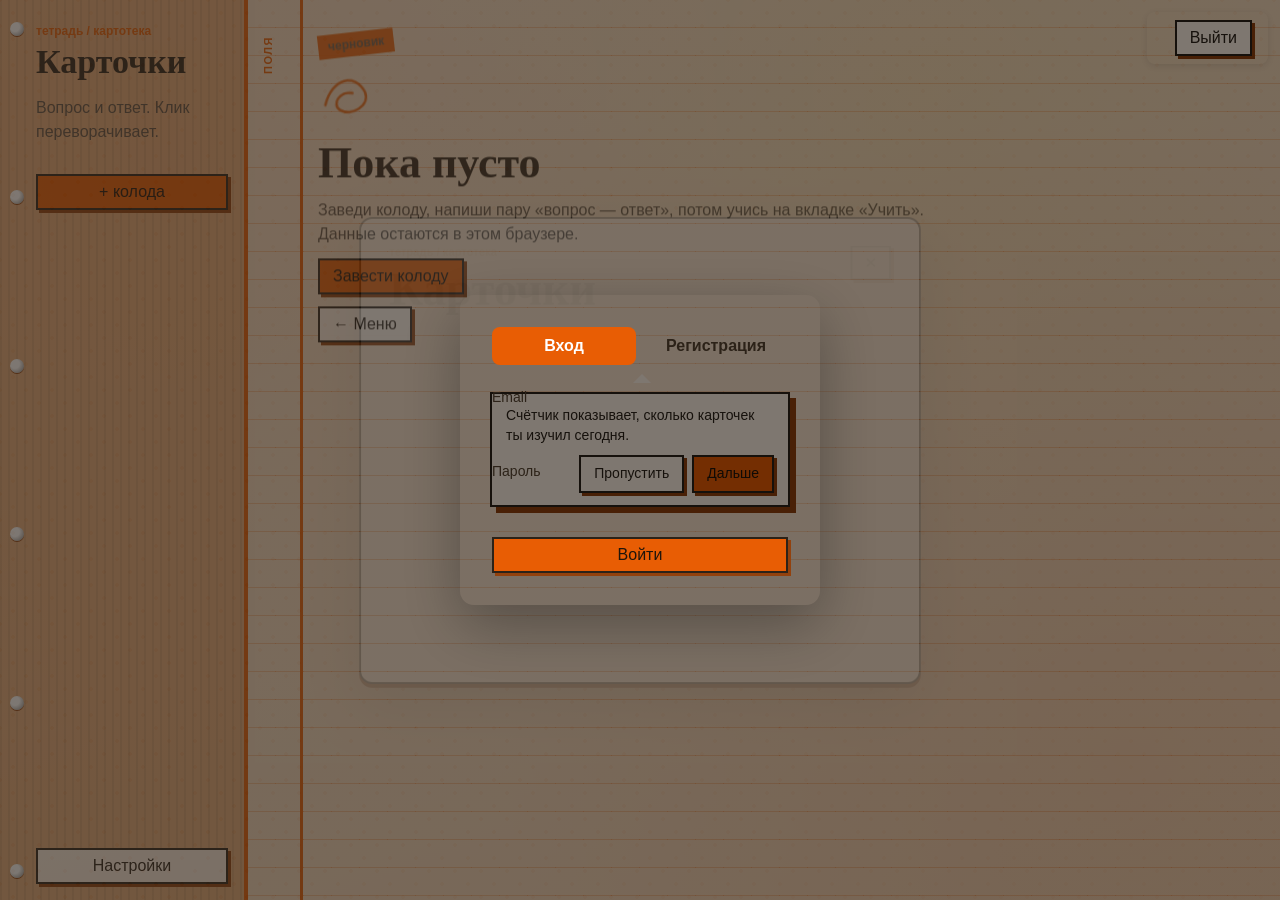
==== commit 5fd959a0: "feat: full backend overhaul + frontend integration + security Phase 1 - Critical Bug Fixes: - Fix /r" ====
--- a/index.html
+++ b/index.html
@@ -1,498 +1,11 @@
-﻿<!DOCTYPE html>
-<html lang="ru" data-mode="light" data-palette="ember">
-  <head>
-    <meta charset="UTF-8" />
-    <meta name="viewport" content="width=device-width, initial-scale=1.0" />
-    <title>Карточки</title>
-    <link
-      rel="icon"
-      href="data:image/svg+xml,%3Csvg xmlns='http://www.w3.org/2000/svg' viewBox='0 0 100 100'%3E%3Crect width='100' height='100' rx='14' fill='%23e85d04'/%3E%3Ctext x='50' y='72' font-size='62' text-anchor='middle'%3E%E2%9C%8F%3C/text%3E%3C/svg%3E"
-    />
-    <script>
-      (function () {
-        var root = document.documentElement;
-        var palettes = [
-          "ember", "sea", "moss", "berry", "violet", "gold", "crimson", "teal", "slate", "indigo",
-        ];
-        var mode = null;
-        var palette = null;
-        var old = null;
-        try {
-          old = localStorage.getItem("flashcards-theme");
-          mode = localStorage.getItem("flashcards-mode");
-          palette = localStorage.getItem("flashcards-palette");
-        } catch (error) {
-          // хранилище недоступно — остаёмся на значениях из разметки
-        }
-        if (!mode && old === "night") mode = "dark";
-        if (!palette && old) {
-          palette = old === "night" || old === "orange" ? "ember" : old;
-        }
-        if (mode !== "light" && mode !== "dark" && mode !== "auto") mode = "light";
-        if (palettes.indexOf(palette) === -1) palette = "ember";
-        root.setAttribute("data-mode-pref", mode);
-        var resolved = mode;
-        if (mode === "auto") {
-          resolved = window.matchMedia && window.matchMedia("(prefers-color-scheme: dark)").matches ? "dark" : "light";
-        }
-        root.setAttribute("data-mode", resolved);
-        var fs = null;
-        try { fs = localStorage.getItem("flashcards-fontsize"); } catch (error) {}
-        if (fs !== "s" && fs !== "l") fs = "m";
-        root.setAttribute("data-fontsize", fs);
-        root.setAttribute("data-palette", palette);
-        window.__ASSET_V = "34";
-        window.addEventListener("load", function () {
-          setTimeout(function () {
-            if (window.__RUNTIME_V !== window.__ASSET_V) {
-              var el = document.getElementById("storage-alert");
-              if (el) {
-                el.textContent = "Часть файлов устарела из-за кэша — нажмите Ctrl+F5 для обновления.";
-                el.hidden = false;
-              }
-            }
-          }, 900);
-        });
-      })();
-    </script>
-    <link rel="preconnect" href="https://fonts.googleapis.com" />
-    <link rel="preconnect" href="https://fonts.gstatic.com" crossorigin />
-    <link
-      href="https://fonts.googleapis.com/css2?family=PT+Sans:wght@400;700&family=PT+Serif:ital,wght@0,400;1,700&display=swap"
-      rel="stylesheet"
-    />
-    <link rel="stylesheet" href="style.css?v=38" />
-  </head>
-  <body>
-    <aside class="sidebar">
-      <div class="holes" aria-hidden="true">
-        <span></span><span></span><span></span><span></span><span></span><span></span>
-      </div>
-
-      <header class="brand">
-        <p class="subject">тетрадь / картотека</p>
-        <h1><span class="marker">Карточки</span></h1>
-        <p class="lede">Вопрос и ответ. Клик переворачивает.</p>
-      </header>
-
-      <button type="button" class="btn btn-primary" id="new-deck-btn">+ колода</button>
-      <nav class="deck-list" id="deck-list" aria-label="Колоды"></nav>
-      <button type="button" class="btn settings-btn" id="settings-btn">Настройки</button>
-    </aside>
-
-    <main class="main">
-      <span class="margin-label" aria-hidden="true">поля</span>
-      <section class="empty" id="empty-state">
-        <p class="tape" aria-hidden="true">черновик</p>
-        <svg class="doodle" viewBox="0 0 64 64" aria-hidden="true"><path d="M8 42 C 18 10, 46 6, 56 30 C 61 46, 38 58, 25 49 C 15 42, 26 26, 41 30" fill="none" stroke="var(--accent)" stroke-width="3" stroke-linecap="round"/></svg>
-        <h2>Пока пусто</h2>
-        <p>
-          Заведи колоду, напиши пару «вопрос — ответ», потом учись на вкладке «Учить».
-          Данные остаются в этом браузере.
-        </p>
-        <button type="button" class="btn btn-primary" id="empty-new-deck-btn">
-          Завести колоду
-        </button>
-        <button type="button" class="btn" id="empty-menu-btn">← Меню</button>
-      </section>
-
-      <section class="workspace hidden" id="workspace">
-        <header class="workspace-header">
-          <div>
-            <p class="subject" id="deck-kicker">колода</p>
-            <h2 id="deck-title">Колода</h2>
-            <p class="stats" id="stats"></p>
-          </div>
-          <div class="header-actions">
-            <button type="button" class="btn" id="menu-back-btn">← Меню</button>
-            <button type="button" class="btn" id="rename-deck-btn">Переименовать</button>
-            <button type="button" class="btn btn-danger" id="delete-deck-btn">Удалить</button>
-          </div>
-        </header>
-
-        <div class="tabs" role="tablist" aria-label="Режимы">
-          <button type="button" class="tab is-active" id="tab-edit" role="tab" aria-selected="true" aria-controls="panel-edit">Карточки</button>
-          <button type="button" class="tab" id="tab-study" role="tab" aria-selected="false" aria-controls="panel-study">Учить</button>
-        </div>
-
-        <div class="panel" id="panel-edit" role="tabpanel" aria-labelledby="tab-edit">
-          <form class="card-form" id="card-form">
-            <span class="washi" aria-hidden="true"></span>
-            <input type="hidden" id="card-id" />
-            <label>
-              Вопрос
-              <textarea id="card-question" rows="3"></textarea>
-            </label>
-            <label>
-              Ответ
-              <textarea id="card-answer" rows="3"></textarea>
-            </label>
-            <div class="img-row" id="img-row">
-              <button type="button" class="btn" id="image-btn">Картинка…</button>
-              <input type="file" id="card-image" accept="image/*" hidden />
-              <span class="img-preview hidden" id="image-preview">
-                <img id="image-thumb" alt="" />
-                <button type="button" class="img-clear" id="image-clear" aria-label="Убрать картинку">✕</button>
-              </span>
-            </div>
-            <div class="form-actions">
-              <button type="submit" class="btn btn-primary" id="save-card-btn">Добавить карточку</button>
-              <button type="button" class="btn" id="bulk-btn">Массовый ввод</button>
-              <button type="button" class="btn hidden" id="cancel-edit-btn">Отмена</button>
-            </div>
-          </form>
-          <div class="search-box" id="card-search-row">
-            <input type="text" id="card-search" placeholder="Поиск по карточкам…" autocomplete="off" />
-            <button type="button" class="search-clear" id="card-search-clear" aria-label="Очистить поиск" tabindex="-1">
-              <svg viewBox="0 0 14 14" aria-hidden="true"><path d="M2.5 2.5 L11.5 11.5 M11.5 2.5 L2.5 11.5" stroke="currentColor" stroke-width="2" stroke-linecap="round"/></svg>
-            </button>
-          </div>
-          <div class="filters" id="card-filters" role="group" aria-label="Фильтр карточек">
-            <button type="button" class="btn filter-btn is-active" data-filter="all">Все</button>
-            <button type="button" class="btn filter-btn" data-filter="new">Новые</button>
-            <button type="button" class="btn filter-btn" data-filter="known">Знаю</button>
-            <button type="button" class="btn filter-btn" data-filter="unknown">Не знаю</button>
-          </div>
-          <ul class="card-rows" id="card-rows"></ul>
-        </div>
-
-        <div class="panel hidden" id="panel-study" role="tabpanel" aria-labelledby="tab-study">
-          <div class="study" id="study-empty">
-            <svg class="doodle" viewBox="0 0 64 64" aria-hidden="true"><path d="M10 44 C 22 14, 44 10, 54 32 C 58 46, 38 56, 27 47 C 18 40, 28 26, 42 30" fill="none" stroke="var(--accent)" stroke-width="3" stroke-linecap="round"/></svg>
-            <p>Сначала добавь карточки на соседней вкладке.</p>
-          </div>
-          <div class="study hidden" id="study-board">
-            <div class="study-modes" id="study-modes" role="group" aria-label="Режим изучения">
-              <button type="button" class="btn is-active" id="study-mode-flip">Карточки</button>
-              <button type="button" class="btn" id="study-mode-quiz">Квиз</button>
-              <button type="button" class="btn" id="two-sided-btn" aria-pressed="false" title="Показывать карты в обе стороны">⇄ обе стороны</button>
-            </div>
-            <div id="flip-area">
-              <p class="study-meta" id="study-meta" aria-live="polite"></p>
-              <div class="flashcard-wrap">
-                <button type="button" class="flashcard" id="flashcard">
-                  <span class="flashcard-inner">
-                    <span class="face front">
-                      <span class="clip" aria-hidden="true"></span>
-                      <span class="stamp">вопрос</span>
-                      <img id="face-img-front" class="face-img hidden" alt="" />
-                      <span class="face-text" id="flashcard-question"></span>
-                      <small>клик — переворот</small>
-                      <span class="face-speak" data-side="front" role="button" tabindex="-1" aria-label="Озвучить вопрос">
-                        <svg viewBox="0 0 24 24" fill="none" stroke="currentColor" stroke-width="2" stroke-linecap="round" stroke-linejoin="round" aria-hidden="true"><path d="M11 5 6 9H3v6h3l5 4z"/><path d="M15.5 8.5a5 5 0 0 1 0 7"/><path d="M18.4 6a9 9 0 0 1 0 12"/></svg>
-                      </span>
-                    </span>
-                    <span class="face back">
-                      <span class="stamp">ответ</span>
-                      <span class="face-text" id="flashcard-answer"></span>
-                      <small>клик — вернуть вопрос</small>
-                      <span class="face-speak" data-side="back" role="button" tabindex="-1" aria-label="Озвучить ответ">
-                        <svg viewBox="0 0 24 24" fill="none" stroke="currentColor" stroke-width="2" stroke-linecap="round" stroke-linejoin="round" aria-hidden="true"><path d="M11 5 6 9H3v6h3l5 4z"/><path d="M15.5 8.5a5 5 0 0 1 0 7"/><path d="M18.4 6a9 9 0 0 1 0 12"/></svg>
-                      </span>
-                    </span>
-                  </span>
-                </button>
-              </div>
-              <div class="study-actions">
-                <button type="button" class="btn" id="focus-btn" aria-label="Во весь экран" title="Во весь экран">⛶</button>
-                <button type="button" class="btn" id="prev-card-btn" aria-label="Предыдущая карточка">←</button>
-                <button type="button" class="btn" id="mark-unknown-btn" aria-pressed="false">Не знаю</button>
-                <button type="button" class="btn btn-primary" id="mark-known-btn" aria-pressed="false">Знаю</button>
-                <button type="button" class="btn" id="next-card-btn" aria-label="Следующая карточка">→</button>
-              </div>
-            </div>
-            <div class="study hidden" id="quiz-start">
-              <p class="study-meta">Сколько вопросов собрать?</p>
-              <div class="form-actions">
-                <button type="button" class="btn" data-qlen="5">Быстрый · 5</button>
-                <button type="button" class="btn" data-qlen="10">Обычный · 10</button>
-                <button type="button" class="btn btn-primary" data-qlen="0">Вся колода</button>
-              </div>
-            </div>
-            <div class="study hidden" id="quiz-area">
-              <p class="study-meta" id="quiz-meta" aria-live="polite"></p>
-              <div class="summary-bar quiz-progress"><i id="quiz-fill"></i></div>
-              <p class="quiz-question" id="quiz-question"></p>
-              <div class="quiz-options" id="quiz-options"></div>
-              <div class="form-actions quiz-next-row">
-                <button type="button" class="btn" id="quiz-focus-btn" aria-label="Во весь экран" title="Во весь экран">⛶</button>
-                <button type="button" class="btn btn-primary hidden" id="quiz-next">Дальше</button>
-              </div>
-            </div>
-          </div>
-        </div>
-      </section>
-    </main>
-
-    <div class="focus-backdrop" id="focus-backdrop" role="dialog" aria-modal="true" aria-label="Полноэкранное изучение" tabindex="-1">
-      <div class="focus-top">
-        <p class="study-meta" id="focus-meta" aria-live="polite"></p>
-        <button type="button" class="btn" id="focus-exit" aria-label="Выйти из полноэкранного режима">✕</button>
-      </div>
-      <div class="focus-wrap" id="focus-wrap"></div>
-      <div class="focus-controls" id="focus-controls">
-        <button type="button" class="btn" id="focus-prev" aria-label="Предыдущая карточка">←</button>
-        <button type="button" class="btn" id="focus-unknown" aria-pressed="false">Не знаю</button>
-        <button type="button" class="btn btn-primary" id="focus-known" aria-pressed="false">Знаю</button>
-        <button type="button" class="btn" id="focus-next" aria-label="Следующая карточка">→</button>
-      </div>
-    </div>
-
-    <div class="modal-backdrop" id="settings-backdrop">
-      <div class="modal settings-modal" role="dialog" aria-modal="true" aria-labelledby="settings-title" tabindex="-1">
-        <p class="subject">вид</p>
-        <h3 id="settings-title">Настройки</h3>
-
-        <p class="setting-label">Свет</p>
-        <div class="mode-switch" id="mode-switch">
-          <button type="button" class="btn" data-mode="light">Светлая</button>
-          <button type="button" class="btn" data-mode="dark">Тёмная</button>
-          <button type="button" class="btn" data-mode="auto">Авто</button>
-        </div>
-
-        <p class="setting-label">Цвет</p>
-        <div class="theme-dots" id="theme-dots"></div>
-
-        <p class="setting-label">Размер текста в карточках</p>
-        <div class="mode-switch" id="fontsize-switch">
-          <button type="button" class="btn" data-size="s">S</button>
-          <button type="button" class="btn" data-size="m">M</button>
-          <button type="button" class="btn" data-size="l">L</button>
-        </div>
-
-        <p class="setting-label">Данные</p>
-        <div class="form-actions data-actions">
-          <button type="button" class="btn" id="export-all-btn">Скачать базу (JSON)</button>
-          <button type="button" class="btn" id="export-csv-btn">Скачать CSV</button>
-          <button type="button" class="btn btn-primary" id="import-btn">Импорт файла…</button>
-          <input type="file" id="import-file" accept=".json,.csv,text/csv,application/json" hidden />
-        </div>
-
-        <div class="form-actions">
-          <button type="button" class="btn btn-primary" id="settings-close">Закрыть</button>
-        </div>
-      </div>
-    </div>
-
-    <div class="modal-backdrop" id="modal-backdrop">
-      <div class="modal" role="dialog" aria-modal="true" aria-labelledby="modal-title" tabindex="-1">
-        <p class="subject" id="modal-kicker">колода</p>
-        <h3 id="modal-title">Название</h3>
-        <p id="modal-text"></p>
-        <label class="modal-field" id="modal-field">
-          Название
-          <input type="text" id="modal-input" maxlength="80" />
-        </label>
-        <div class="form-actions">
-          <button type="button" class="btn" id="modal-cancel">Отмена</button>
-          <button type="button" class="btn btn-primary" id="modal-ok">Готово</button>
-        </div>
-      </div>
-    </div>
-
-    <div class="menu-backdrop" id="menu-backdrop">
-      <div class="menu-cover" role="dialog" aria-modal="true" aria-labelledby="menu-title" tabindex="-1">
-        <header class="menu-header">
-          <div>
-            <p class="subject">тетрадь / картотека</p>
-            <h1 id="menu-title"><span class="marker">Карточки</span></h1>
-          </div>
-          <button type="button" class="btn" id="menu-close" aria-label="Закрыть меню">✕</button>
-        </header>
-
-        <section class="menu-today" id="menu-today" aria-label="Изучено сегодня">
-          <p class="subject">сегодня</p>
-          <p id="menu-today-stats"></p>
-          <p class="menu-streak" id="menu-streak" hidden></p>
-        </section>
-
-        <div class="menu-actions">
-          <button type="button" class="btn btn-primary menu-study" id="menu-study-btn">Учить</button>
-          <button type="button" class="btn menu-section" id="menu-cards-btn">Колоды</button>
-          <button type="button" class="btn menu-section" id="menu-library-btn">Библиотека</button>
-          <button type="button" class="btn menu-section" id="menu-stats-btn">Статистика</button>
-          <button type="button" class="btn menu-section" id="menu-settings-btn">Настройки</button>
-        </div>
-
-        <section class="menu-theme" aria-label="Тема">
-          <p class="subject">примерь тему</p>
-          <div class="mode-switch" id="menu-mode-switch">
-            <button type="button" class="btn" data-mode="light">Светлая</button>
-            <button type="button" class="btn" data-mode="dark">Тёмная</button>
-            <button type="button" class="btn" data-mode="auto">Авто</button>
-          </div>
-          <div class="theme-dots" id="menu-theme-dots"></div>
-        </section>
-      </div>
-    </div>
-
-    <div class="modal-backdrop" id="deck-pick-backdrop">
-      <div class="modal deck-pick" role="dialog" aria-modal="true" aria-labelledby="deck-pick-title" tabindex="-1">
-        <p class="subject" id="deck-pick-kicker">колоды</p>
-        <h3 id="deck-pick-title">Колоды</h3>
-        <div class="deck-pick-actions">
-          <button type="button" class="btn" id="deck-pick-new">+ колода</button>
-        </div>
-        <div class="deck-pick-list" id="deck-pick-list"></div>
-        <div class="form-actions">
-          <button type="button" class="btn" id="deck-pick-cancel">Закрыть</button>
-        </div>
-      </div>
-    </div>
-
-    <div class="modal-backdrop" id="menu-pop-backdrop">
-      <div class="modal menu-pop" role="dialog" aria-modal="true" aria-labelledby="menu-pop-title" tabindex="-1">
-        <p class="subject" id="menu-pop-kicker">колода</p>
-        <h3 id="menu-pop-title">Действия</h3>
-        <div class="menu-pop-actions" id="menu-pop-actions"></div>
-        <div class="form-actions">
-          <button type="button" class="btn" id="menu-pop-cancel">Отмена</button>
-        </div>
-      </div>
-    </div>
-
-    <div class="modal-backdrop" id="library-backdrop">
-      <div class="modal library" role="dialog" aria-modal="true" aria-labelledby="library-title" tabindex="-1">
-        <p class="subject" id="library-kicker">библиотека</p>
-        <h3 id="library-title">Колоды для примера</h3>
-        <p class="library-hint">Добавь готовую колоду одним нажатием — карточки появятся в твоём списке.</p>
-        <div class="library-list" id="library-list"></div>
-        <div class="form-actions">
-          <button type="button" class="btn" id="library-cancel">Закрыть</button>
-        </div>
-      </div>
-    </div>
-
-    <div class="modal-backdrop" id="bulk-backdrop">
-      <div class="modal bulk" role="dialog" aria-modal="true" aria-labelledby="bulk-title" tabindex="-1">
-        <p class="subject" id="bulk-kicker">массовый ввод</p>
-        <h3 id="bulk-title">Добавить много карточек</h3>
-        <p class="library-hint" id="bulk-hint">Каждая строка — одна карточка: вопрос = ответ. Разделитель — первый знак «=» в строке.</p>
-        <textarea id="bulk-input" rows="8" spellcheck="false" aria-label="Пары вопрос — ответ"></textarea>
-        <p class="bulk-feedback" id="bulk-feedback" aria-live="polite"></p>
-        <div class="form-actions">
-          <button type="button" class="btn" id="bulk-cancel">Закрыть</button>
-          <button type="button" class="btn btn-primary" id="bulk-ok">Добавить</button>
-        </div>
-      </div>
-    </div>
-
-    <div class="modal-backdrop" id="summary-backdrop">
-      <div class="modal summary-modal" role="dialog" aria-modal="true" aria-labelledby="summary-title" tabindex="-1">
-        <p class="subject" id="summary-kicker">итог</p>
-        <h3 id="summary-title">Раунд завершён</h3>
-        <p class="summary-line" id="summary-line"></p>
-        <div class="summary-bar"><i id="summary-fill"></i></div>
-        <div class="form-actions">
-          <button type="button" class="btn btn-primary" id="summary-repeat">Повторить неизученное</button>
-          <button type="button" class="btn" id="summary-stats">Статистика</button>
-          <button type="button" class="btn" id="summary-menu">В меню</button>
-        </div>
-      </div>
-    </div>
-
-    <div class="stats-backdrop" id="stats-backdrop">
-      <div class="stats-window" role="dialog" aria-modal="true" aria-labelledby="stats-title" tabindex="-1">
-        <header class="stats-header">
-          <div>
-            <p class="subject">статистика</p>
-            <h1 id="stats-title">Свод</h1>
-          </div>
-          <button type="button" class="btn" id="stats-close" aria-label="Закрыть статистику">✕</button>
-        </header>
-
-        <div id="stats-main">
-          <section class="stats-summary" aria-label="Общий свод">
-            <div class="stats-figure">
-              <span class="stats-number" id="stats-total">0</span>
-              <span class="subject">карточек всего</span>
-            </div>
-            <div class="stats-figure">
-              <span class="stats-number" id="stats-today">0</span>
-              <span class="subject">изучено сегодня</span>
-            </div>
-            <div class="stats-figure">
-              <span class="stats-number" id="stats-alltime">0</span>
-              <span class="subject">за всё время</span>
-            </div>
-          </section>
-
-          <div class="stats-list" id="stats-list"></div>
-
-          <div class="stats-empty hidden" id="stats-empty">
-            <p class="subject">пока пусто</p>
-            <h3>Начни учиться</h3>
-            <p>Статистика появится после первых повторений.</p>
-            <button type="button" class="btn btn-primary" id="stats-go-study">Учить</button>
-          </div>
-        </div>
-
-        <div class="stats-deck hidden" id="stats-deck">
-          <button type="button" class="btn" id="stats-back">← к колодам</button>
-          <p class="subject" id="stats-deck-kicker">колода</p>
-          <h2 id="stats-deck-title"></h2>
-          <div class="stats-sessions" id="stats-sessions"></div>
-        </div>
-      </div>
-    </div>
-
-    <div class="modal-backdrop" id="data-backdrop">
-      <div class="modal" role="dialog" aria-modal="true" aria-labelledby="data-title" tabindex="-1">
-        <p class="subject">импорт</p>
-        <h3 id="data-title">Применить файл?</h3>
-        <p id="data-text"></p>
-        <div class="form-actions">
-          <button type="button" class="btn" id="data-cancel">Отмена</button>
-          <button type="button" class="btn btn-danger" id="data-replace">Заменить всё</button>
-          <button type="button" class="btn btn-primary" id="data-merge">Слить с текущими</button>
-        </div>
-      </div>
-    </div>
-
-    <div class="tour-tip" id="tour-tip" role="tooltip" hidden>
-      <p id="tour-text"></p>
-      <div class="tour-actions">
-        <button type="button" class="btn" id="tour-skip">Пропустить</button>
-        <button type="button" class="btn btn-primary" id="tour-next">Дальше</button>
-      </div>
-    </div>
-
-    <div class="theme-bloom" id="theme-bloom" aria-hidden="true"></div>
-
-    <div class="storage-alert" id="storage-alert" role="alert" hidden>
-      Не удалось сохранить данные. Хранилище переполнено или недоступно.
-    </div>
-
-    <script src="storage.js?v=34"></script>
-    <script src="modal.js?v=34"></script>
-    <script src="ui.js?v=34"></script>
-    <script src="study.js?v=34"></script>
-    <script src="menu.js?v=34"></script>
-    <script src="stats.js?v=34"></script>
-    <script src="library.js?v=34"></script>
-    <script src="data.js?v=34"></script>
-    <script src="images.js?v=34"></script>
-    <script src="app.js?v=34"></script>
-  </body>
-</html>
-
-
-
-
-
-
-
-
-
-
-
-
-
-
-
-
-
-
-
-
-
+<!DOCTYPE html>
+<html lang="ru">
+<head>
+    <meta charset="UTF-8">
+    <meta http-equiv="refresh" content="0; url=frontend/index.html">
+    <title>Карточки — Перенаправление</title>
+</head>
+<body>
+    <p>Перенаправление на <a href="frontend/index.html">frontend/index.html</a>...</p>
+</body>
+</html>
